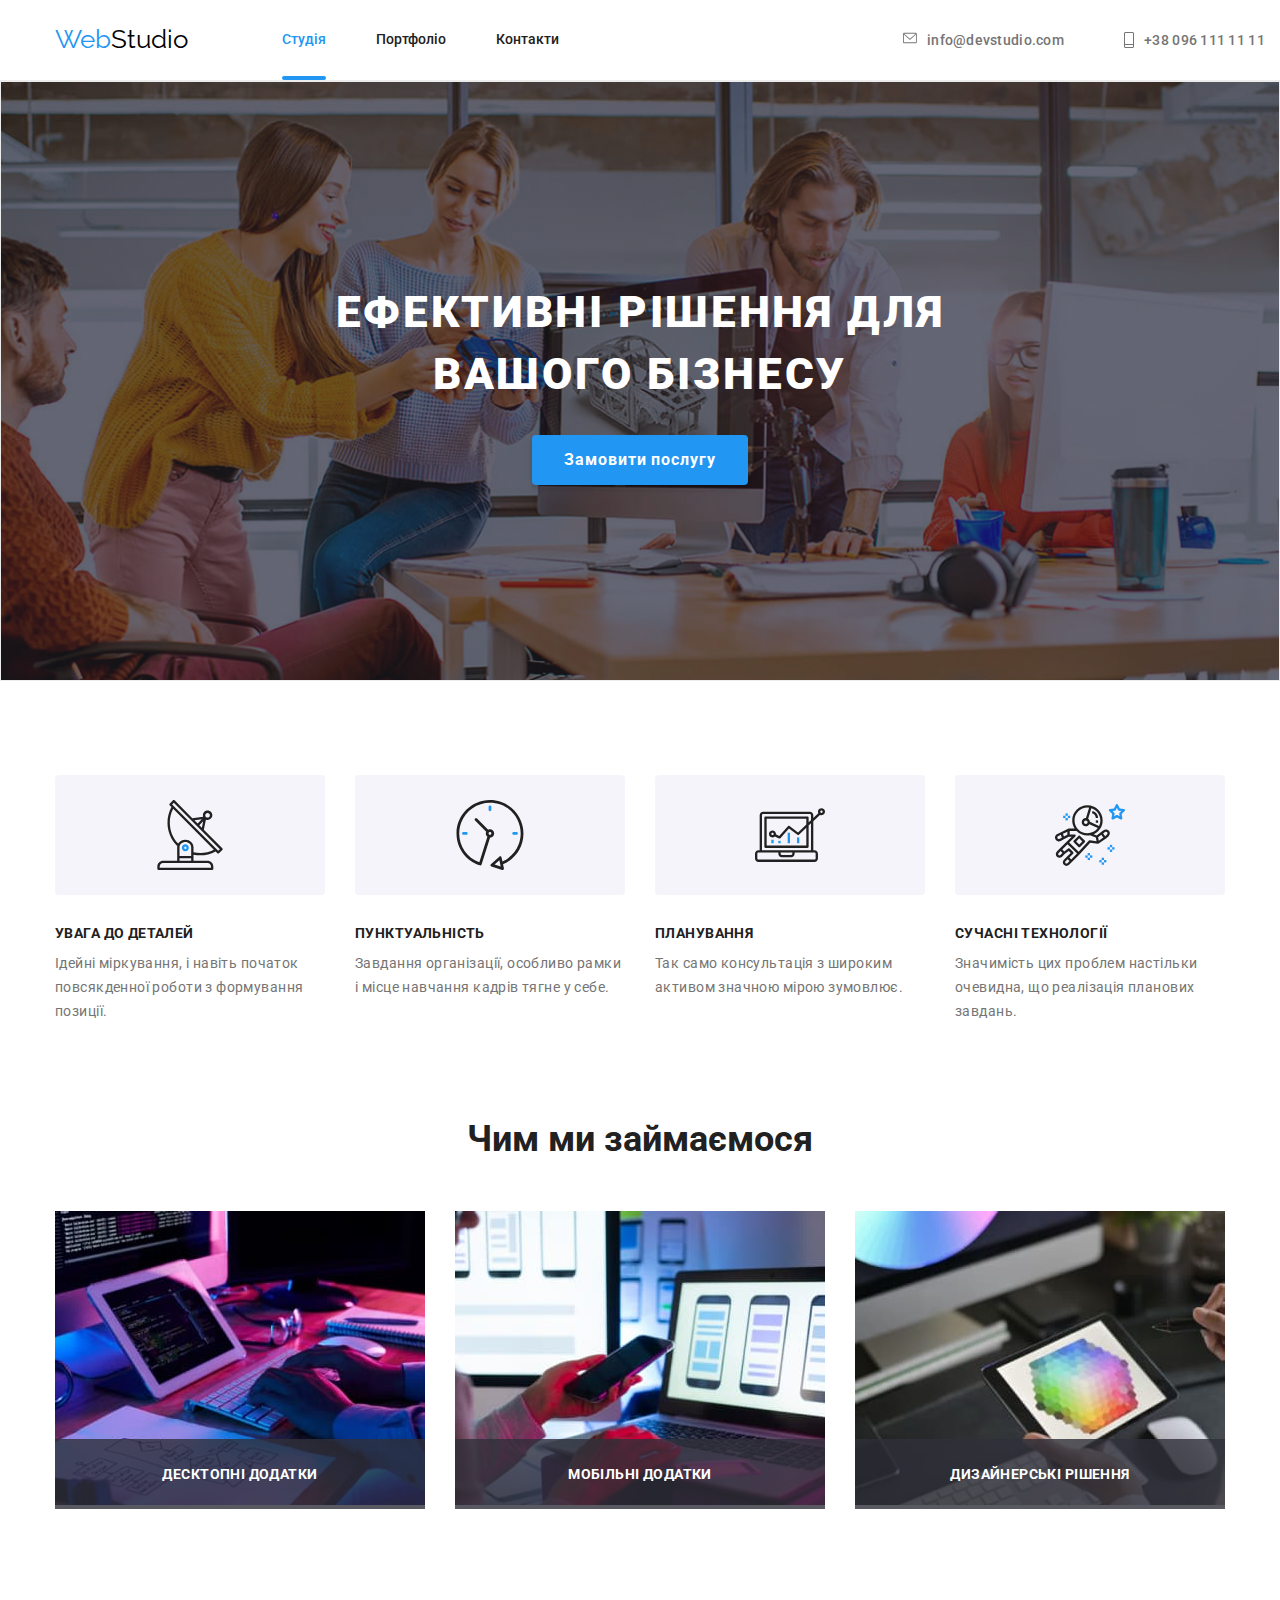
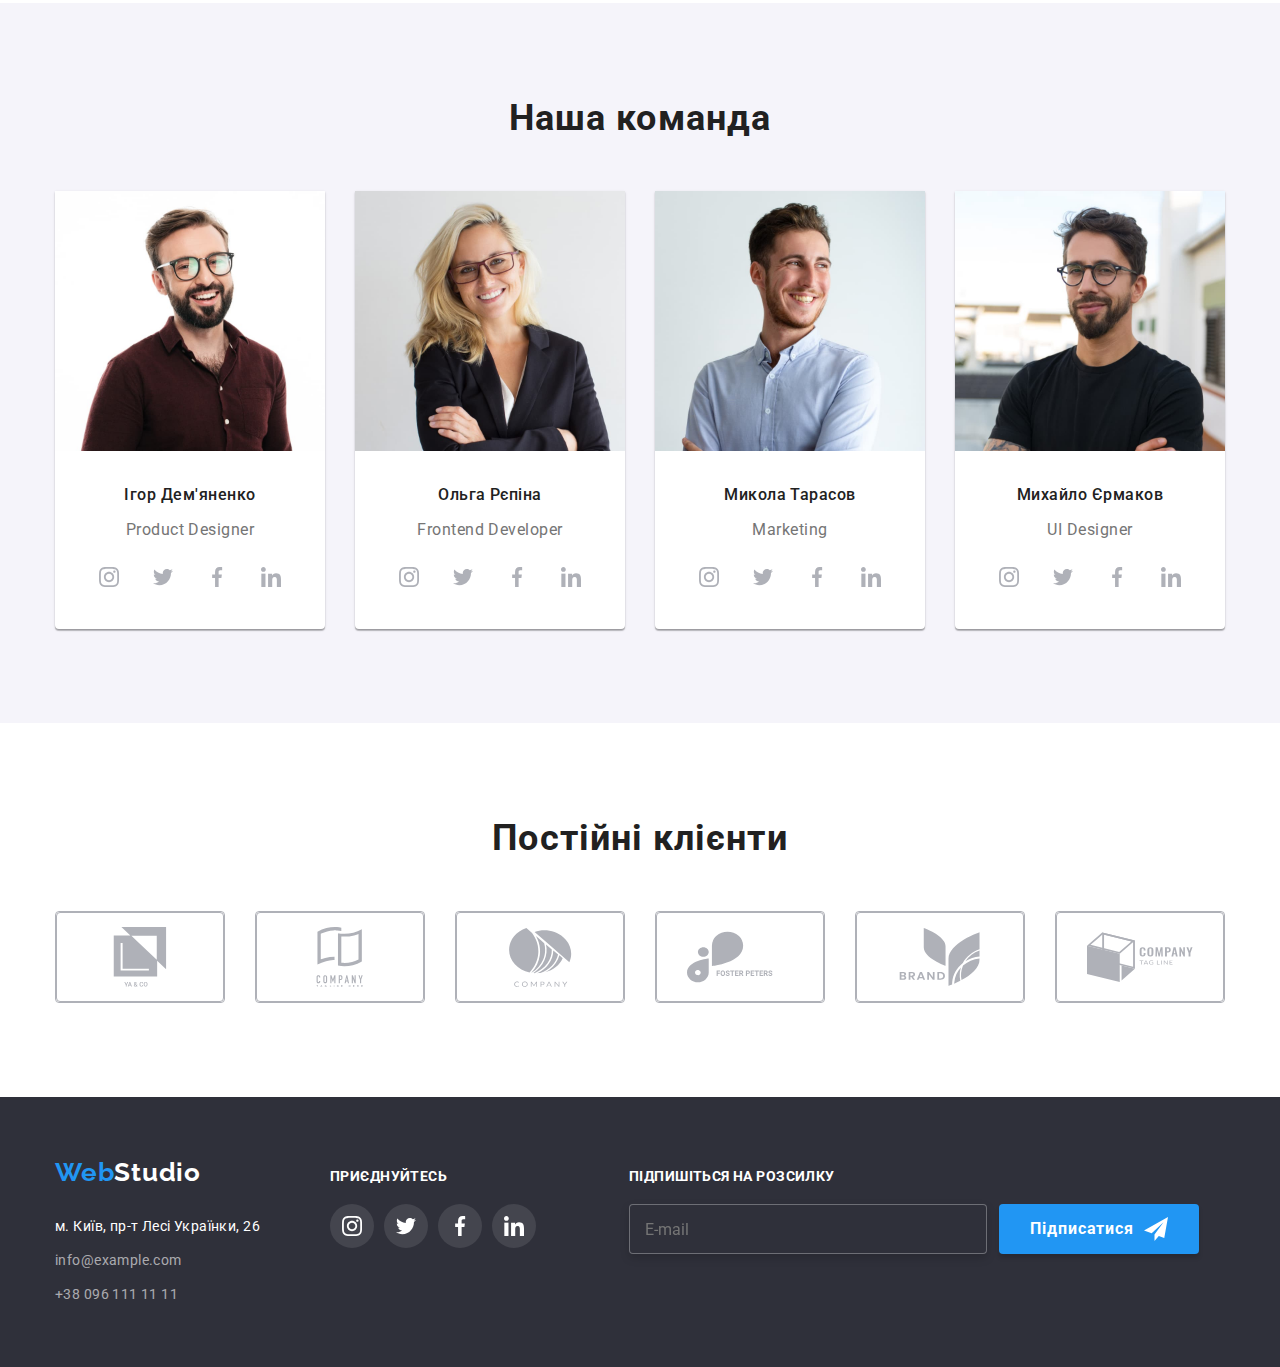
==== index.html @ 8dfb4079 "Initial commit" ====
<!DOCTYPE html>
<html lang="uk">
<head>
    <meta charset="UTF-8">
    <meta http-equiv="X-UA-Compatible" content="IE=edge">
    <meta name="viewport" content="width=device-width, initial-scale=1.0">
    <title>WebStudio</title>
    <link rel="preconnect" href="https://fonts.googleapis.com">
    <link rel="preconnect" href="https://fonts.gstatic.com" crossorigin>
    <link
        href="https://fonts.googleapis.com/css2?family=Montserrat:wght@400;700&family=Raleway:wght@700&family=Roboto:wght@400;500;700;900&display=swap"
        rel="stylesheet">
        <link rel="stylesheet" href="https://cdnjs.cloudflare.com/ajax/libs/modern-normalize/1.1.0/modern-normalize.min.css">
    <link rel="stylesheet" href="./css/styles.css">
</head>
<body>
    <!-- Шапка -->
    <header class="header">
        <div class="container">
            <div class="header-container">
                <nav class="header-nav">
                    <a class="logo-link" href="/index.html">Web<span class="logo-header">Studio</span></a>
                    <ul class="header-menu">
                        <li><a href="./index.html" class="link-current">Студія</a></li>
                        <li><a href="./portfolio.html" class="link">Портфоліо</a></li>
                        <li><a href="" class="link">Контакти</a></li>
                    
                    </ul>
                </nav>
                
                <ul class="header-adress">
                    
                    <li><a href="mailto:info@devstudio.com" class="link-adress">
                        <svg width="16" height="12" class="contacts-icon">
                            <use href="./images/icons.svg#-iconmail-icon-hover">
                            </use>
                        </svg>
                        info@devstudio.com</a></li>
                    <li><a href="tel:380961111111" class="link-adress">
                        <svg width="10" height="16" class="contacts-icon">
                            <use href="./images/icons.svg#-iconmobile-icon">
                            </use>
                        </svg>
                        +38 096 111 11 11</a></li>
                </ul>
            </div>
        </div>
    </header>

<main>
    <!-- Блок Герой -->
    <section class="hero">
        <div class="container">
        <div class="hero-container">
                <h2 class="hero-description">Ефективні рішення для вашого бізнесу</h2>
                <button data-modal-open type="button" class="hero-button">Замовити послугу</button>
            </div>   
        </div>    
                </section>
    
        <!-- Блок Списку -->
    <section class="section">
        <div class="container">
            <ul class="section-list">
            <li class="sections-item">
                <div class="section-icons"><svg width="70" height="70" class="section-icon">
                    <use href="./images/icons.svg#-iconantenna">
                    </use>
                </svg></div>
                
                <h3 class="section-tittle">УВАГА ДО ДЕТАЛЕЙ</h3>
                <p class="section-description">Ідейні міркування, і навіть початок повсякденної роботи з формування позиції.</p>
            </li>
        
            <li class="sections-item">
                <div class="section-icons"><svg width="70" height="70" class="section-icon">
                    <use href="./images/icons.svg#-iconclock">
                    </use>
                </svg></div>
                <h3 class="section-tittle">ПУНКТУАЛЬНІСТЬ</h3>
                <p class="section-description">Завдання організації, особливо рамки і місце навчання кадрів тягне у себе.</p>
            </li>
        
            <li class="sections-item">
                <div class="section-icons"><svg width="70" height="70" class="section-icon">
                    <use href="./images/icons.svg#-icondiagram">
                    </use>
                </svg></div>
                <h3 class="section-tittle">ПЛАНУВАННЯ</h3>
                <p class="section-description">Так само консультація з широким активом значною мірою зумовлює.</p>
            </li>
        
            <li class="sections-item">
                <div class="section-icons"><svg width="70" height="70" class="section-icon">
                    <use href="./images/icons.svg#-iconastronaut">
                    </use>
                </svg></div>
                <h3 class="section-tittle">СУЧАСНІ ТЕХНОЛОГІЇ</h3>
                <p class="section-description">Значимість цих проблем настільки очевидна, що реалізація планових завдань.</p>
            </li>
        </ul>
        </div>
        
    </section>

    <!-- Блок з Фото -->
    <section class="foto">
        <div class="container">
            <h3 class="tittle">Чим ми займаємося</h3>
            <ul class="foto-item">
                <li class="foto-items"><img src="./images/imgone.jpg" width="370" alt="компютер"><p class="foto-text">Десктопні додатки</p></li>
                <li class="foto-items"><img src="./images/imgtwo.jpg" width="370" alt="ноутбук"><p class="foto-text">Мобільні додатки</p></li>
                <li class="foto-items"><img src="./images/imgthree.jpg" width="370" alt="планшет"><p class="foto-text">Дизайнерські рішення</p></li>
            </ul>
        </div>
        </div>
    </section>

    <!-- Команда -->
    <section class="team">
        <div class="container">
            <h3 class="team-tittle">Наша команда</h3>
        <ul class="team-items">
            <li class="team-members"><img src="./images/Product-Designer.jpg" width="270" alt="Продукт Дизайнер">
                <div class="team-names">
                    <h3 class="team-name">Ігор Дем'яненко</h3>
                    <p class="team-description">Product Designer</p>
                    <ul class="socials-list">
                    <li class="socials-item">
                        <a class="socials-links" href="#">
                            <svg width="20" height="20" class="social-icon">
                                <use href="./images/icons.svg#icon-instagram">
                                </use>
                            </svg>
                        </a>
                </li>
                <li class="socials-item">
                    <a class="socials-links" href="#">
                        <svg width="20" height="20" class="social-icon">
                            <use href="./images/icons.svg#icon-twitter">
                            </use>
                        </svg>
                    </a>
            </li>
            <li class="socials-item">
                <a class="socials-links" href="#">
                    <svg width="20" height="20" class="social-icon">
                        <use href="./images/icons.svg#icon-facebook">
                        </use>
                    </svg>
                </a>
        </li>
        <li class="socials-item">
            <a class="socials-links" href="#">
                <svg width="20" height="20" class="social-icon">
                    <use href="./images/icons.svg#icon-linkedin">
                    </use>
                </svg>
            </a>
    </li>
                </ul>
                </div>
                          
            </li>
            <li class="team-members"><img src="./images/Frontend-Dev.jpg" width="270" alt="Фронтенд дев">
                <div class="team-names">
                    <h3 class="team-name">Ольга Рєпіна</h3>
                    <p class="team-description">Frontend Developer</p>
                    <ul class="socials-list">
                        <li class="socials-item">
                            <a class="socials-links" href="#">
                                <svg width="20" height="20" class="social-icon">
                                    <use href="./images/icons.svg#icon-instagram">
                                    </use>
                                </svg>
                            </a>
                    </li>
                    <li class="socials-item">
                        <a class="socials-links" href="#">
                            <svg width="20" height="20" class="social-icon">
                                <use href="./images/icons.svg#icon-twitter">
                                </use>
                            </svg>
                        </a>
                </li>
                <li class="socials-item">
                    <a class="socials-links" href="#">
                        <svg width="20" height="20" class="social-icon">
                            <use href="./images/icons.svg#icon-facebook">
                            </use>
                        </svg>
                    </a>
            </li>
            <li class="socials-item">
                <a class="socials-links" href="#">
                    <svg width="20" height="20" class="social-icon">
                        <use href="./images/icons.svg#icon-linkedin">
                        </use>
                    </svg>
                </a>
        </li>
                    </ul>
                </div>
                
           
            
            <li class="team-members"><img src="./images/Marketing.jpg" width="270" alt="Маркетинг">
                <div class="team-names">
                    <h3 class="team-name">Микола Тарасов</h3>
                    <p class="team-description">Marketing</p>
                    <ul class="socials-list">
                        <li class="socials-item">
                            <a class="socials-links" href="#">
                                <svg width="20" height="20" class="social-icon">
                                    <use href="./images/icons.svg#icon-instagram">
                                    </use>
                                </svg>
                            </a>
                    </li>
                    <li class="socials-item">
                        <a class="socials-links" href="#">
                            <svg width="20" height="20" class="social-icon">
                                <use href="./images/icons.svg#icon-twitter">
                                </use>
                            </svg>
                        </a>
                </li>
                <li class="socials-item">
                    <a class="socials-links" href="#">
                        <svg width="20" height="20" class="social-icon">
                            <use href="./images/icons.svg#icon-facebook">
                            </use>
                        </svg>
                    </a>
            </li>
            <li class="socials-item">
                <a class="socials-links" href="#">
                    <svg width="20" height="20" class="social-icon">
                        <use href="./images/icons.svg#icon-linkedin">
                        </use>
                    </svg>
                </a>
        </li>
                    </ul>
                </div>
                
            </li>
            <li class="team-members"><img src="./images/UI-Designer.jpg" width="270" alt="Дизайнер">
                <div class="team-names">
                    <h3 class="team-name">Михайло Єрмаков</h3>
                    <p class="team-description">UI Designer</p>
                    <ul class="socials-list">
                        <li class="socials-item">
                            <a class="socials-links" href="#">
                                <svg width="20" height="20" class="social-icon">
                                    <use href="./images/icons.svg#icon-instagram">
                                    </use>
                                </svg>
                            </a>
                    </li>
                    <li class="socials-item">
                        <a class="socials-links" href="#">
                            <svg width="20" height="20" class="social-icon">
                                <use href="./images/icons.svg#icon-twitter">
                                </use>
                            </svg>
                        </a>
                </li>
                <li class="socials-item">
                    <a class="socials-links" href="#">
                        <svg width="20" height="20" class="social-icon">
                            <use href="./images/icons.svg#icon-facebook">
                            </use>
                        </svg>
                    </a>
            </li>
            <li class="socials-item">
                <a class="socials-links" href="#">
                    <svg width="20" height="20" class="social-icon">
                        <use href="./images/icons.svg#icon-linkedin">
                        </use>
                    </svg>
                </a>
        </li>
                    </ul>
                </div>
            </li>
        </ul>
        </div>
    </section>

<!-- Наші клієнти -->


    <section class="clients">
        <div class="container">
            <h3 class="team-tittle">Постійні клієнти</h3>
            <ul class="clients-list">
                <li class="clients-item"><a href="#" class="client-link">
                    <svg width="106" height="60" class="client-icon">
                        <use href="./images/icons.svg#icon-yaco">
                        </use>
                    </svg>
                </a>
                </li>

                <li class="clients-item"><a href="#" class="client-link">
                    <svg width="106" height="60" class="client-icon">
                        <use href="./images/icons.svg#icon-comp-tag-here">
                        </use>
                    </svg>
                    </a>
                </li>

                <li class="clients-item"><a href="#" class="client-link">
                    <svg width="106" height="60" class="client-icon">
                        <use href="./images/icons.svg#icon-company">
                        </use>
                    </svg>
                    </a>
                </li>

                <li class="clients-item"><a href="#" class="client-link">
                    <svg width="106" height="60" class="client-icon">
                        <use href="./images/icons.svg#icon-foster-peters">
                        </use>
                    </svg>
                    </a>
                </li>

                <li class="clients-item"><a href="#" class="client-link">
                    <svg width="106" height="60" class="client-icon">
                        <use href="./images/icons.svg#icon-brand">
                        </use>
                    </svg>
                    </a>
                </li>

                <li class="clients-item"><a href="#" class="client-link">
                    <svg width="106" height="60" class="client-icon">
                        <use href="./images/icons.svg#icon-comp-tag-last">
                        </use>
                    </svg>
                    </a>
                </li>
        </div>
        </section>
</main>
    <!-- Футер -->
    <footer class="footer">
        <div class="container">
            <div class="footer-adress">
                <span class="logo-setting">
                    <a href="" class="logo">Web</a></li>
                    <a href="" class="logo logo-white">Studio</a></li>
                </span>
            <ul class="footer-list">
                <li class="item"><a href="" class="footer-street">м. Київ, пр-т Лесі Українки, 26</a></li>
                <li class="item"><a href="emailto:info@example.com" class="footer-contact">info@example.com</a></li>
                <li class="item"><a href="tel:+38 096 111 11 11" class="footer-contact">+38 096 111 11 11</a></li>
            </ul>
            </div>
            <div class="container-join">
            <h2 class="footer-title">ПРИЄДНУЙТЕСЬ</h2>
            <ul class="footer-social">
                <li class="item"><a href="https://www.instagram.com/"class="footer-button">
                        <svg class="social"><use href="./images/icons.svg#icon-instagram"></use></svg></a></li>
                <li class="item"><a href="https://www.instagram.com/"class="footer-button">
                        <svg class="social"><use href="./images/icons.svg#icon-twitter"></use></svg></a></li>
                <li class="item"><a href="https://www.instagram.com/"class="footer-button">
                        <svg class="social"><use href="./images/icons.svg#icon-facebook"></use></svg></a></li>
                <li class="item"><a href="https://www.instagram.com/"class="footer-button">
                        <svg class="social"><use href="./images/icons.svg#icon-linkedin"></use></svg></a></li>
            </ul>
            </div>
            <div class="container-subscribe">
                <h2 class="subscribe-title">Підпишіться на розсилку</h2>
                <form name="subscribe-form" autocomplete="on" novalidate>
                    <label class="form-label-subscribe" for="email"></label>
                    <div class="form-sub">
                        <input class="form-input-subscribe" id="email" type="email" name="email" placeholder="E-mail">
                    <button class="submit-button" type="submit">Підписатися
                        <svg class="icon-send" width="24" height="24">
                            <use href="./images/icons.svg#icon-icon-send"></use>
                            </svg>
                    </button>
                    </div>
                </div>
        </div>
    </div>      
    </footer>
    <div class="backdrop is-hidden" data-modal>
        <div class="modal">
            <div class="modal-container">
        <button data-modal-close class="button-close">
            <svg width="11" height="11">
            <use href="./images/icons.svg#icon-Vector"></use>
            </svg></button>
            <h2 class="modal-title">Залиште свої дані, ми вам передзвонимо</h2>
            <form name="contact-form" autocomplete="on" novalidate>
                <label class="form-field-label" for="user-name">Ім'я</label>
                <div class="form-field">
                    <input class="form-field-input" id="user-name" type="text" name="user-name">
                    <svg class="form-field-icon" width="16" height="16">
                        <use href="./images/icons.svg#-iconusername"></use>
                    </svg>
                </div>
                <label class="form-field-label" for="user-tel">Телефон</label>
                <div class="form-field">
                    <input class="form-field-input" id="user-tel" type="tel" name="user-tel">
                    <svg class="form-field-icon" width="16" height="16">
                        <use href="./images/icons.svg#-icontel"></use>
                    </svg>
                </div>
                <label class="form-field-label" for="user-email">Пошта</label>
                <div class="form-field">
                    <input class="form-field-input" id="user-email" type="email" name="user-email">
                    <svg class="form-field-icon" width="16" height="16">
                        <use href="./images/icons.svg#-iconmail"></use>
                    </svg>
                </div>
                <label class="form-field-label" for="user-comment">Коментар</label>
                <textarea class="form-field-textarea" name="user-comment" id="user-comment" placeholder="Введіть текст" >
                    
                </textarea>
                 
                <label class="confirm-container">
                    <input type="checkbox" value="confirm" name="confirm" class="confirm-box"/>
                    <span class="icon-confirm"></span>
                    <span class="confirm-text">Погоджуюся з розсилкою та приймаю <a href="#" class="confirm-link">Умови договору</a></span>   
                </label> 

                <button class="submit-button" type="submit">Відправити</button>
            </form>
        </div>
        </div>
    </div>
<script src="./js/modal.js"></script>
<script>
    (() => {
        document.querySelector('.js-speaker-form').addEventListener('submit', e => {
            e.preventDefault();

            new FormData(e.currentTarget).forEach((value, name) =>
                console.log(`${name}: ${value}`),
            );

            e.currentTarget.reset();
        });
    })();
</script>
</body>
</html>
---- css/styles.css ----
body {
background-color: #FFFFFF;
color: #212121;
font-style: normal;
font-weight: 400;
font-family: 'Roboto', 'Montserrat', 'Raleway', sans-serif;
}
ul {
    list-style: none;
    padding: 0;
        margin: 0;
}
.list {
    padding: 0;
    margin: 0;
}

.list a{
    color: #FFFFFF;
    text-decoration: none;
}
h1,
h2,
p,
ul {
    margin-top: 0;
    margin-bottom: 0;
}

h3 {
    margin-top: 0;
}

:root {
    --primary-text-color: #212121;
    --secondary-text-color: #757575;

    --white-color: #FFFFFF;
    --accent-color: #2196F3;
    --secondary-back-color: #F5F5F5;
}
/* колір основного тексту #212121 */

/* колір другорядного тексту #757575 */

/* білий колір #FFFFFF */

/* акцент #2196F3 */

/* другорядний колір фону #F5F5F5 */


/* Header */
.header {

padding-top: 24px;
padding-bottom: 25px;
border-bottom: 1px solid #ECECEC;
}

.container {
    margin-left: auto;
    margin-right: auto;
    width: 1200px;
    padding: 0 15px;     
}

/* Шапка */
.header-container {
    display: flex;
    justify-content: space-between;
    align-items: center;
    gap: 344px;
}

.header-nav {
    display: flex;
    justify-content: space-between;
    flex-grow: 1;
    align-items: center;
    gap: 94px;   
      
}

.header-menu {
    display: flex;
    gap: 50px;
    position: relative; 
}

.header-adress {
    display: flex;
    gap: 50px;   
    
}


.logo-link{
    font-family: 'Raleway';
        font-style: normal;
        font-size: 26px;
        line-height: 1.2;
         color: #2196F3;
}

.logo-header {
    font-family: 'Raleway';
font-style: normal;
font-size: 26px;
line-height: 1.2;
color: #000;
}

a {
    text-decoration: none;
}

.link-current{
    font-family: 'Roboto';
    font-style: normal;
    font-weight: 500;
    font-size: 14px;
    line-height: 1.15;
    color: #2196F3;
    position: relative;
    transition-property: color;
    transition-duration: 250ms;
    transition-timing-function: cubic-bezier(0.4, 0, 0.2, 1);
    
}


.link-current::after {
       
    position: absolute;
    bottom: -33px;
    right: 0px;
    content: "";
    width: 100%;
    height: 4px;
    background-color: var(--accent-color);
    border-radius: 2px;
    transition-property: color;
    transition-duration: 250ms;
    transition-timing-function: cubic-bezier(0.4, 0, 0.2, 1);
   
}

.link {
    font-family: 'Roboto';
    font-style: normal;
    font-weight: 500;
    font-size: 14px;
    line-height: 1.15;
    color: var(--primary-text-color);

    transition-property: color;
    transition-duration: 250ms;
    transition-timing-function: cubic-bezier(0.4, 0, 0.2, 1);
   
}


.link-adress {
    display: flex;
    justify-content: center;
    width: 161px;
    height: 16px;
    font-family: 'Roboto';
    font-style: normal;
    font-weight: 500;
    font-size: 14px;
    line-height: 1.2;
    letter-spacing: 0.02em;
    color: #757575;

    transition-property: color;
    transition-duration: 250ms;
    transition-timing-function: cubic-bezier(0.4, 0, 0.2, 1);
   
    }

.contacts-icon {
    display: inline-flex;
    align-items: center;
    margin-right: 10px;
    fill: currentColor;
    transition-property: fill;
    transition-duration: 250ms;
    transition-timing-function: cubic-bezier(0.4, 0, 0.2, 1);
   
}

.contacts-icon:hover {
    fill: var(--accent-color);
  }
  .contacts-icon:focus {
    fill: var(--accent-color);
  }
  .link-adress:focus {
    color: var(--accent-color);
  }

/* LOGO */
  .logo-setting{
    display: flex;
}
.logo {
    font-family: Raleway, Georgia;
    color:#2196F3;
    font-weight: 700;
    font-size: 26px;
    line-height: 1.19;
    letter-spacing: 0.03em;
}

/* Блок Герой */
.hero-container {
    display: flex;
    align-items: center;
    flex-direction:column;
    justify-content:center;
            
}


.hero {
    
    margin: 0px;
    padding-top: 200px;
padding-bottom: 0;
background-image: linear-gradient(to right, rgba(47, 48, 58, 0.4), rgba(47, 48, 58, 0.4)),url(../images/bighero.jpg);
height: 600px;
max-width: 1600px;
margin-left: auto;
margin-right: auto;
background-size: cover;
background-repeat: no-repeat;
background-position: center;
border: 1px solid #ECECEC;


    
}
.hero-description {
   
    width: 696px;
    border-radius: nullpx;
    
          margin-top: 0px;
          margin-bottom: 30px;  
          color: #FFFFFF;
        font-family: 'Roboto';
    font-style: normal;
    font-weight: 900;
    font-size: 44px;
    line-height: 1.4;
    letter-spacing: 0.06em;
    text-transform: uppercase;
    text-align: center;

}

.hero-button {
    width: 216px;
    height: 50px;
    left: 692px;
    top: 430px;
    background: #2196F3;
    box-shadow: 0px 4px 4px rgba(0, 0, 0, 0.15);
    border: 1px solid transparent;
    border-radius: 4px;
    padding: 9px 24px ;

    transform: scale(1);
    transition: transform 250ms cubic-bezier(0.4, 0, 0.2, 1);
    font-family: 'Roboto';
    font-style: normal;
    font-size: 16px;
    font-weight: 700;
    line-height: 1.9;
    letter-spacing: 0.06em;
    color: #FFFFFF;
    
}

.hero-button:hover, 
.hero-button:focus {
    transform: scale(1.1);
    transition: transform 250ms cubic-bezier(0.4, 0, 0.2, 1);
}


.backdrop.is-hidden > .modal{
    scale:0.6;
    transition: scale 250ms cubic-bezier(0.4, 0, 0.2, 1);
}
.backdrop:not(.is-hidden) > .modal{
    scale:1;
    transition: scale 250ms cubic-bezier(0.4, 0, 0.2, 1);
}


.backdrop {
    position: fixed;
    top:0;
    left:0;
    height: 100%;
    width: 100%;
    background-color:rgba(0, 0, 0, 0.2);
    }

.backdrop.is-hidden {
    opacity: 0;
    visibility: hidden;
    pointer-events: none;
}

.modal {
    display: flex;
    align-items: center;
    justify-content: center;
    padding: 20px 0;
    height: 100%;
  
   }

.modal-container {
    position: relative;
    padding: 40px;
    width: 100%;
    height: 100%;
    max-width: 528px;
    max-height: 581px;
     background-color: #fff;
    box-shadow: 0px 1px 3px rgba(0, 0, 0, 0.12),
                0px 1px 1px rgba(0, 0, 0, 0.14),
                0px 2px 1px rgba(0, 0, 0, 0.2);
    border-radius: 4px;
    overflow-y: auto;
}


.button-close {
    position: absolute;
    padding: 0px;
    top:8px;
    right: 8px;
    width: 30px;
    height: 30px;
    border: 1px solid rgba(0, 0, 0, 0.1);
    border-radius: 50%;
    background-color: #FFFFFF;
    transform: scale(1);
    transition: transform 250ms cubic-bezier(0.4, 0, 0.2, 1),
    background-color 250ms cubic-bezier(0.4, 0, 0.2, 1);
}

.button-close:hover,
.button-close:focus {
    transform: scale(1.1);
    
    transition: transform 250ms cubic-bezier(0.4, 0, 0.2, 1),
    background-color 250ms cubic-bezier(0.4, 0, 0.2, 1);
    fill: var(--accent-color);
}

/* Form in modal */

.modal-title {
    position: relative;
    font-family: 'Roboto';
        font-style: normal;
        font-weight: 700;
        font-size: 20px;
        line-height: 23px;
        text-align: center;
        letter-spacing: 0.03em;
    
        color: var(--primary-text-color);
        margin-bottom: 12px;

}

.form-field {
    margin-top: 4px;
}
.form-field-label {
    color: var(--secondary-text-color);
    margin-bottom: 4px;
    font-size: 12px;
}

.form-field-input {
    width: 100%;
    height: 40px;
    padding: 12px 12px 12px 42px;

    border: 1px solid rgba(33, 33, 33, 0.2);
    border-radius: 4px;
    outline: none;

}

.form-field-textarea {
    width: 100%;
        height: 120px;
        padding: 12px 16px;
    
        border: 1px solid rgba(33, 33, 33, 0.2);
        border-radius: 4px;
        outline: none;
    margin-bottom: 20px;
    resize:none;
}

.form-field-input:focus {
    border-color: var(--accent-color);
}

.form-field-textarea:focus {
    border-color: var(--accent-color);
}

.form-field-input:focus + .form-field-icon {
    fill: var(--accent-color);
}

.form-field-textarea::placeholder {
        font-size: 12px;
        line-height: 1.333;
        color: rgba(117, 117, 117, 0.5);
}

.form-field {
    position: relative;
    margin-bottom: 10px;
}


.form-field-icon {
    position: absolute;
    top: 50%;
    left: 15px;
    transform: translateY(-50%);
    fill: var(--primary-text-color);

}

.confirm-container{
    display: flex;
    align-items: center;
    width: 425px;
    height: 24px;
    margin-left: auto;
    margin-right: auto;
    margin-bottom: 30px;
    margin-left: 12px;
}
.confirm-box{
    white-space: nowrap;
    width: 1px;
    height: 1px;
    overflow: hidden;
    border: 0;
    padding: 0;
    clip: rect(0 0 0 0);
    clip-path: inset(50%);
    margin: -1px;
}
.confirm-text{
    margin-left: 8px;
    font-size: 14px;
    line-height: 1.71;
    letter-spacing: 0.03em;
    color: #757575;
}
.confirm-link{
    text-decoration:underline;
    font-size: 14px;
    line-height: 1.71;
    letter-spacing: 0.03em;
    color:var(--accent-color);
    margin-left: 5px;
}
.icon-confirm{
    display: inline-block;
    width: 16px;
    height: 15px;
    border: 2px solid #212121;
    background-color: #FFFFFF;
    border-radius: 2px;
    transition: border-color 250ms cubic-bezier(0.4, 0, 0.2, 1),
    background-color 250ms cubic-bezier(0.4, 0, 0.2, 1);
}
.confirm-box:checked + .icon-confirm{
    border-color: #2196F3;
    background-color: #2196F3;
    background-image: url(../images/confirm-check.svg);
    background-size:contain;
    background-origin: border-box;
    transition: border-color 250ms cubic-bezier(0.4, 0, 0.2, 1),
    background-color 250ms cubic-bezier(0.4, 0, 0.2, 1);
}

.submit-button {
    
    width: 200px;
        height: 50px;
        padding: 0px;
        margin: 0px auto;
        text-align: center;
        background: #2196F3;
        box-shadow: 0px 4px 4px rgba(0, 0, 0, 0.15);
        border: 1px solid transparent;
        border-radius: 4px;
        font-weight: 700;
        font-size: 16px;
        line-height: 1.88;
        display: flex;
        align-items: center;
        letter-spacing: 0.06em;
        color: #FFFFFF;
        justify-content: center;
        scale: 1;
        transition: scale 250ms cubic-bezier(0.4, 0, 0.2, 1);

}



.submit-button:hover,
.submit-button:focus {
    transform: scale(1.1);
    transition: transform 250ms cubic-bezier(0.4, 0, 0.2, 1);
}


/* < !-- Блок Списку --> */

.section {
    padding-top: 94px;
    padding-bottom: 94px;
    

    
}

.section-list {
    display: flex;
    gap: 30px;
    justify-content: space-between;
       
}

.section-icons {
    display: flex;
    align-items: center;
    justify-content: center;
    background: #F5F4FA;
    border-radius: 4px;
    width: 270px;
    height: 120px;
    margin-bottom: 30px;
    
}


.section-tittle {
    margin-top: 0;
    margin-bottom: 10px;
    font-family: 'Roboto';
    font-style: normal;
    font-size: 14px;
    line-height: 1.2;
    letter-spacing: 0.03em;
    text-transform: uppercase;
    
    color: #212121;
    
}

.section-description {
   
font-size: 14px;
line-height: 1.71;
letter-spacing: 0.03em;
color: #757575; 
 
}

.section-icon {
    display: flex;
    align-items: center;
    justify-content: center;
    fill: #AFB1B8;
    
    
}


/* Блок з Фото */
.foto {
    padding-bottom: 94px;
    
}

.foto .tittle {
    
    text-align: center;
    margin-top: 0;
    margin-bottom: 50px;
        font-size: 36px;
        line-height: 1.2;
}

.foto-item {
    display: flex;
    gap: 30px;
}

.foto-items {
    position: relative;
    
}

.foto-text {
    position: absolute;
    width: 370px;
    height: 70px;
    background: rgba(47, 48, 58, 0.8);
    color: #FFFFFF;
    bottom: 0px;
    align-items: center;
    padding: 27px 27px;

    font-family: 'Roboto';
    font-style: normal;
    font-weight: 700;
    font-size: 14px;
    line-height: 16px;
    text-align: center;
    letter-spacing: 0.03em;
    text-transform: uppercase;

color: #FFFFFF;
}
/* < !-- Команда --> */
.team {

padding-top: 94px;    
padding-bottom: 94px;
background: #F5F4FA;


}

.team-items {
    display: flex;
    gap:30px;
    
}

.team-members {
    background-color: #FFFFFF;
    box-shadow: 0px 1px 3px rgba(0, 0, 0, 0.12), 0px 1px 1px rgba(0, 0, 0, 0.14), 0px 2px 1px rgba(0, 0, 0, 0.2);
    border-radius: 0px 0px 4px 4px;
}
.team-tittle {
    margin-top: 0px;
    margin-bottom: 50px;
    font-family: 'Roboto';
    font-style: normal;
    font-size: 36px;
    line-height: 1.2;
    text-align: center;
    letter-spacing: 0.03em;
    
    color: #212121;
}

.team-names {
    padding-top: 30px;    
padding-bottom: 30px;
text-align: center;
}

.team-name {
    font-family: 'Roboto';
    font-style: normal;
    font-weight: 500;
    font-size: 16px;
    line-height: 1.2;
    letter-spacing: 0.03em;
    
    color: #212121;
    
        
}

    .team-description {
        font-family: 'Roboto';
        font-style: normal;
        font-size: 16px;
        line-height: 1.2;
        letter-spacing: 0.03em;
        color: #757575;
    }

    .socials-list {
        display: flex;
        align-items: center;
        margin-top: 16px;
        justify-content: center;
        gap: 10px;

    }

.socials-item {
    width: 44px;
    height: 44px;
    
}

.socials-links {
    display: flex;
    width: 100%;
    height: 100%;
    border:none;
    border-radius: 50%;
    color:#AFB1B8;
    background-color: #FFFFFF;
    justify-content: center;
    align-items: center;
    transition-property: color, background-color, fill;
    transition-duration: 250ms;
    transition-timing-function: cubic-bezier(0.4, 0, 0.2, 1);
   
}

 
.social-icon {
    fill: currentColor;
    
}



.socials-links:focus,
.socials-links:hover {
    color:#FFFFFF;
    background-color: var(--accent-color);
    fill:currentColor;
}


/* Наші клієнти */

.clients {
    padding-top: 94px;
    padding-bottom: 94px;
}

.clients-list {
    display: flex;
    gap: 30px;
}

.clients-item {

    display: flex;
    align-items: center;
    justify-content: center;
    width: 170px;
    height: 92px;
    border: 1px solid #AFB1B8;
    border-radius: 4px;
   
}

.client-link {
    
    display: flex;
    height: 100%;
    width: 100%;
    border: 1px solid #AFB1B8;
    border-radius: 4px;
    color:#AFB1B8;
    background:#FFFFFF;
    justify-content: center;
    align-items: center;
    transition: color 250ms cubic-bezier(0.4, 0, 0.2, 1);
}

.client-icon {
    display: flex;
    align-items: center;
    justify-content: center;
    fill: currentColor;
}



.client-link:hover,
.client-link:focus {
    color: var(--accent-color);
    border-color:var(--accent-color);
    transition: color 250ms cubic-bezier(0.4, 0, 0.2, 1);
}


/* Футер */

.footer {
    display: flex;
    background-color: #2F303A;
    padding: 60px 0px;
}

.footer > .container {
    display: flex;
    width: 1200px;
    padding: 0px 15px;
    margin:0px auto;
    align-items: baseline;
}

.footer-adress{
    margin-right: 70px;
    
    transition-property: color;
    transition-duration: 250ms;
    transition-timing-function: cubic-bezier(0.4, 0, 0.2, 1);
   
}
.logo-white{
    color:#FFFFFF;
}
.footer-list{
    display: block;
    margin-top:28px;
}
.footer-list > .item+.item {
    margin-top:10px;
}
.footer-street{
    color: #FFFFFF;
    font-size: 14px;
    line-height: 1.71;
    text-decoration: none;
    letter-spacing: 0.03em;
}
.footer-contact{
    color: rgba(255, 255, 255, 0.6);
    font-size: 14px;
    line-height: 1.71;
    text-decoration: none;
    letter-spacing: 0.03em;

    transition-property: color;
    transition-duration: 250ms;
    transition-timing-function: cubic-bezier(0.4, 0, 0.2, 1);
   
}
.footer-adress:hover,.footer-adress:focus,
.footer-contact:hover,.footer-contact:focus{
    color: var(--accent-color);
}

.container-join {
    margin-right: 93px;
}

.footer-title{
    font-family: 'Roboto';
    font-style: normal;
    font-size: 14px;
    line-height: 1.14;
    letter-spacing: 0.03em;
    color:#FFFFFF;
    margin-bottom:20px;
}
.footer-social{
    display: flex;
}
.footer-social > .item+.item{
    margin-left:10px;
}
.footer-social > .item {
    width: 44px;
    height: 44px;
}
.social{
    width:20px; 
    height:20px;
    fill:currentColor;
}
.footer-button{
    display: flex;
    width: 100%;
    height: 100%;
    padding:0px;
    border:none;
    border-radius: 50%;
    color:#FFFFFF;
    background: rgba(255, 255, 255, 0.1);
    justify-content: center;
    align-items: center;

    transition-property: background-color;
    transition-duration: 250ms;
    transition-timing-function: cubic-bezier(0.4, 0, 0.2, 1);
   
}

.footer-button:hover,
.footer-button:focus{
    color:#FFFFFF;
    background-color: var(--accent-color);
}

.container-subscribe {
    
}

.subscribe-title {
    margin-bottom: 20px;
    font-family: 'Roboto';
font-style: normal;
font-weight: 700;
font-size: 14px;
line-height: 1.14;
letter-spacing: 0.03em;
text-transform: uppercase;

color: #FFFFFF;
}

.form-input-subscribe {
    width: 358px;
    height: 50px;
    border: 1px solid rgba(255, 255, 255, 0.3);
    filter: drop-shadow(0px 4px 4px rgba(0, 0, 0, 0.15));
    border-radius: 4px;
    background: #2F303A;
    padding: 15px;
    transition-property: background-color;
    transition-duration: 250ms;
    transition-timing-function: cubic-bezier(0.4, 0, 0.2, 1);
}



.form-sub {
    display: flex;
    gap: 12px;
}

.form-input-subscribe:hover,
.form-input-subscribe:focus{
    color:#FFFFFF;
    border-color: var(--accent-color);
}

.icon-send {
   margin-left: 10px;
}

/* Портфоліо Блок Нав */

.section-nav {
    padding-top: 94px;
    padding-bottom: 94px;
   
}

.section-items {
    display: flex;
    justify-content:center;
    margin-bottom: 56px;
    gap: 8px;

}

.section-nav-button {
cursor: pointer;   
background-color:  #F5F4FA;
border-radius: 4px;
padding: 6px 22px;
font-family: 'Roboto';
font-style: normal;
font-weight: 500;
font-size: 16px;
line-height: 1.6;
text-align: center;
letter-spacing: 0.03em;
border-width: 0;
color: #212121;

transition: color 250ms cubic-bezier(0.4, 0, 0.2, 1),
    background-color 250ms cubic-bezier(0.4, 0, 0.2, 1),
    box-shadow 250ms cubic-bezier(0.4, 0, 0.2, 1); 
} 

.section-nav-button:hover,
.section-nav-button:focus {

    background-color: var(--accent-color);
    color: var(--white-color);

    box-shadow: 
    0px 3px 1px rgba(0, 0, 0, 0.1), 
    0px 1px 2px rgba(0, 0, 0, 0.08), 
    0px 2px 2px rgba(0, 0, 0, 0.12);
    transition: color 250ms cubic-bezier(0.4, 0, 0.2, 1),
    background-color 250ms cubic-bezier(0.4, 0, 0.2, 1),
    box-shadow 250ms cubic-bezier(0.4, 0, 0.2, 1);
}


/* Приклади Робіт */

.section-example {
    display: flex;
    flex-wrap:wrap;
    margin:-15px;
    
}


.example-items {
   
    width: 370px;
    height: 404px;
    border: 1px solid #EEEEEE;
    margin:15px;
    transition: box-shadow 250ms cubic-bezier(0.4, 0, 0.2, 1);
  }

  .example-items:hover,
  .example-items:focus
  {   
    box-shadow: 
    0px 1px 1px rgba(0, 0, 0, 0.12), 
    0px 4px 4px rgba(0, 0, 0, 0.06), 
    1px 4px 6px rgba(0, 0, 0, 0.16);
    transition: box-shadow 250ms cubic-bezier(0.4, 0, 0.2, 1);
}

    .panorama-under {
        padding: 20px 24px 20px 24px;
    }


.panorama-title{
    color:var(--title-text-color);
    font-size: 18px;
    line-height: 2;
    letter-spacing: 0.06em;
}
.panorama-text{
    font-size: 16px;
    line-height: 1.88;
    letter-spacing: 0.03em;
}

/* ************************************ */

.container-move{
    display: flex;
    position: relative;
    width: 370px;
    height: 294px;
    overflow: hidden;
}
.move-up{
    position: absolute;
    padding: 63px 0px;
    width: 100%;
    height: 100%;
    background: rgba(33, 150, 243, 0.9);
    transform: translateY(100%);
    transition: transform 250ms cubic-bezier(0.4, 0, 0.2, 1);
}
.container-move:hover .move-up{
    transform: translateY(0%);
    transition: transform 250ms cubic-bezier(0.4, 0, 0.2, 1);
}
.move-text{
    padding: 0px 24px;
    font-style: normal;
    font-size: 18px;
    line-height: 1.58;
    letter-spacing: 0.03em;
    color: #FFFFFF;
}


.link:hover {
color: var(--accent-color)
}

.link:focus {
    color: var(--accent-color);
}

.link:active {
    color: var(--accent-color)
}

.link-current:hover {
    color:var(--accent-color)
}

.link-current:focus {
    color: var(--accent-color);
}

.link-current:active {
    color:var(--accent-color)
}

.link-adress:hover {
    color:var(--accent-color)
}
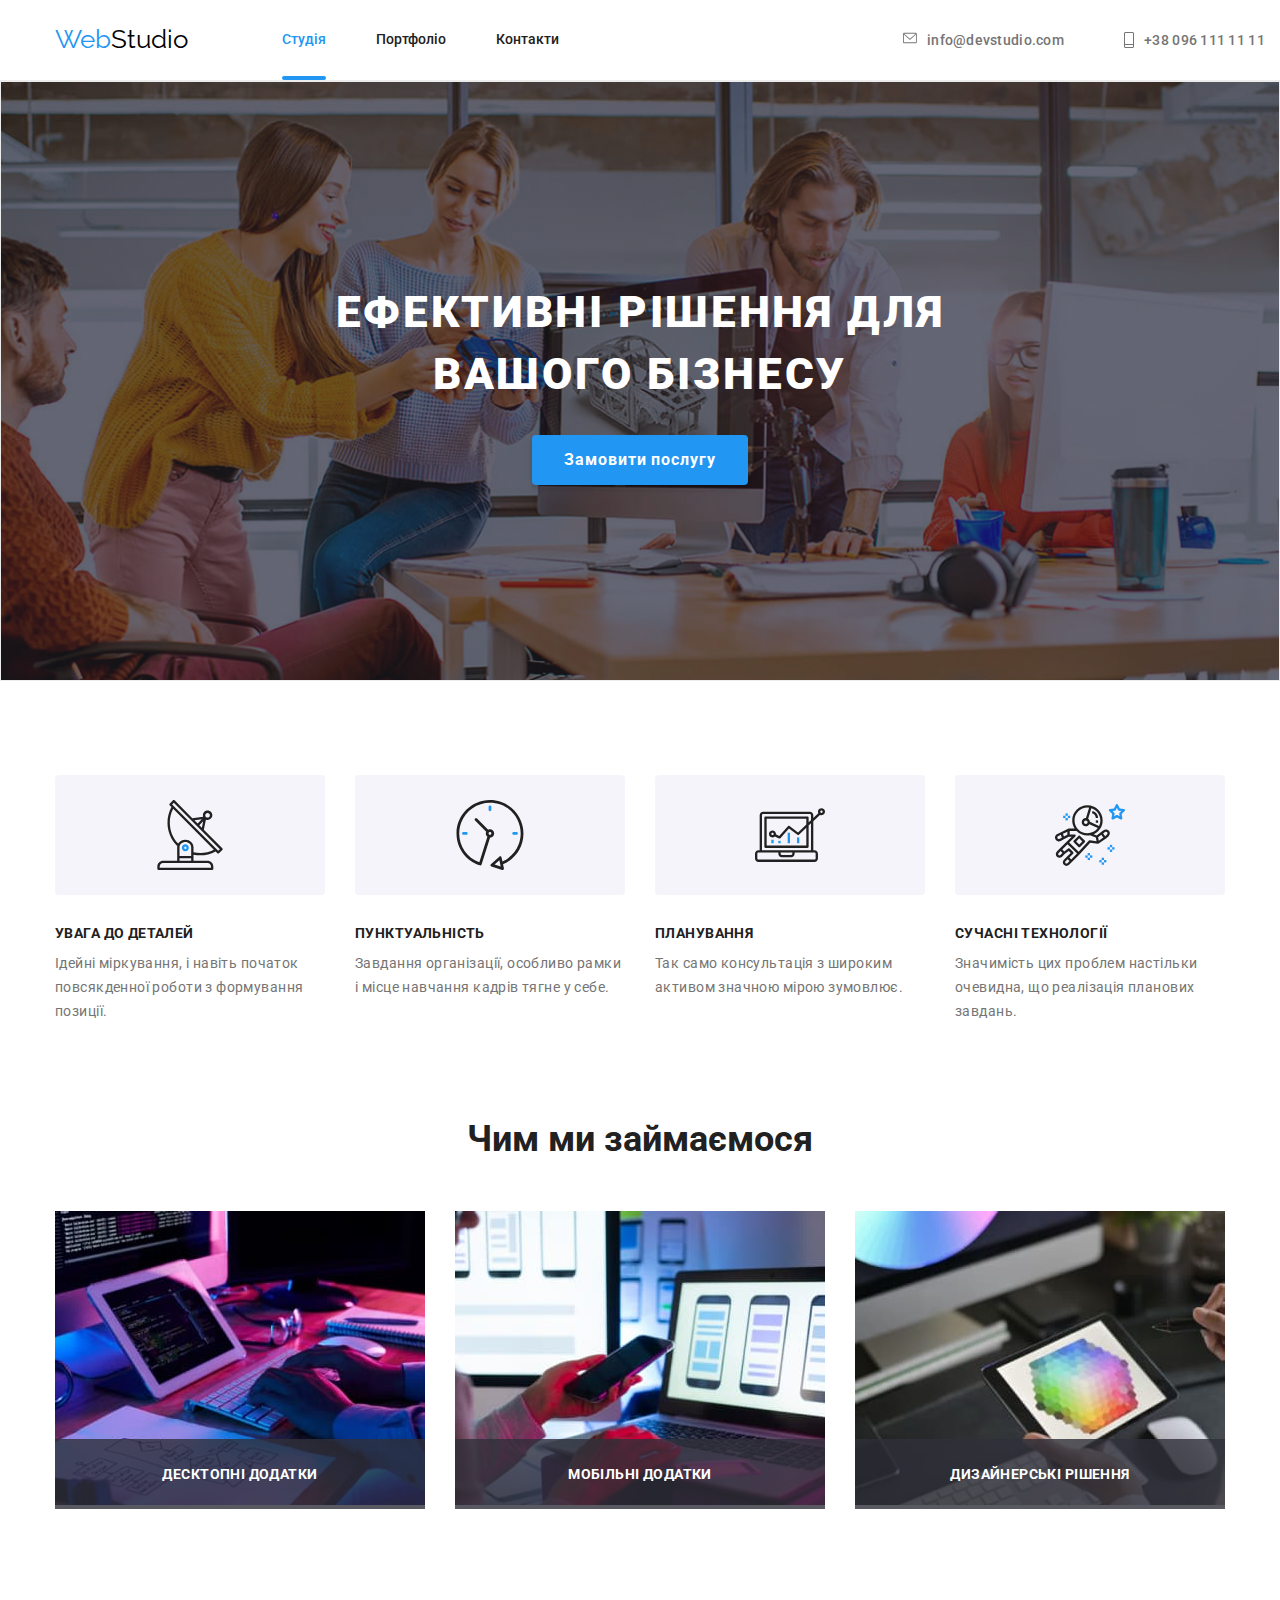
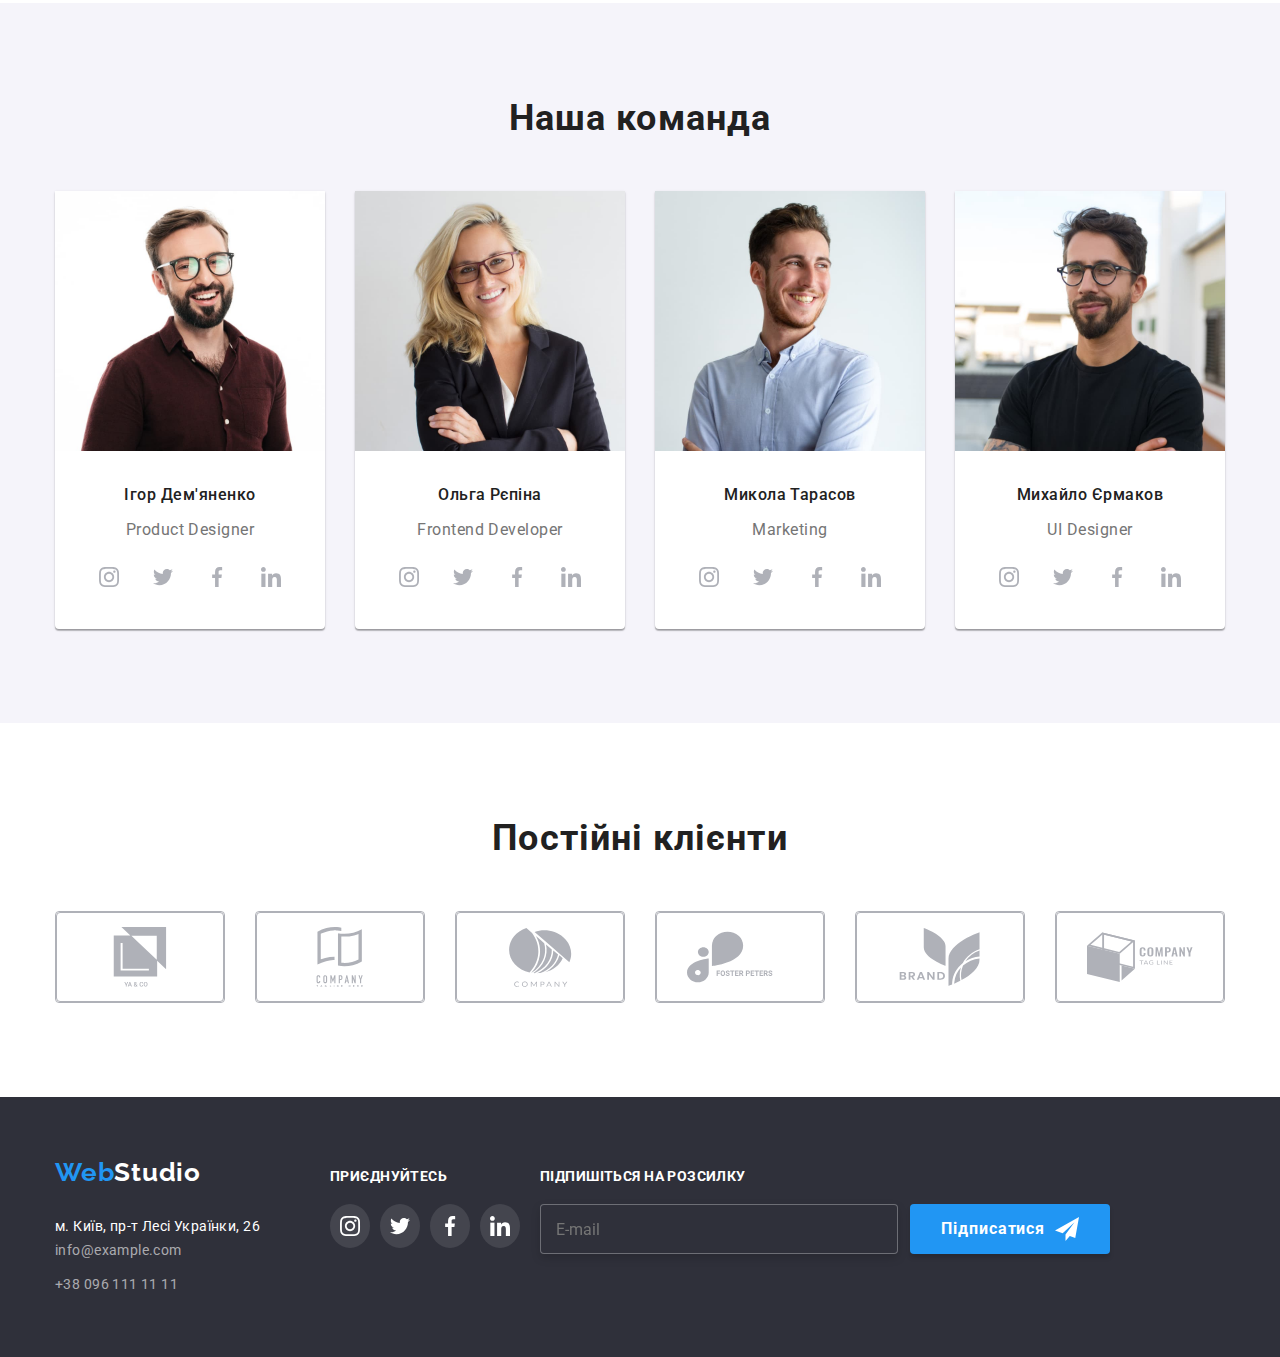
==== commit 804df2c6: "hw7" ====
--- a/index.html
+++ b/index.html
@@ -15,45 +15,45 @@
 </head>
 <body>
     <!-- Шапка -->
-    <header class="header">
-        <div class="container">
-            <div class="header-container">
-                <nav class="header-nav">
-                    <a class="logo-link" href="/index.html">Web<span class="logo-header">Studio</span></a>
-                    <ul class="header-menu">
-                        <li><a href="./index.html" class="link-current">Студія</a></li>
-                        <li><a href="./portfolio.html" class="link">Портфоліо</a></li>
-                        <li><a href="" class="link">Контакти</a></li>
-                    
+        <header class="header-page">
+            <div class="container">
+                <div class="header-page__container">
+                    <nav class="header-page__header-nav">
+                        <a class="header-page__logo-link" href="/index.html">Web<span
+                                class="header-page__logo-header">Studio</span></a>
+                        <ul class="header-page__header__menu">
+                            <li><a href="./index.html" class="header-page__link--current">Студія</a></li>
+                            <li><a href="./portfolio.html" class="header-page__link">Портфоліо</a></li>
+                            <li><a href="" class="header-page__link">Контакти</a></li>
+                        </ul>
+                    </nav>
+        
+                    <ul class="header-page__header-adress">
+        
+                        <li><a href="mailto:info@devstudio.com" class="header-page__link-adress">
+                                <svg width="16" height="12" class="header-page__contacts-icon">
+                                    <use href="./images/icons.svg#-iconmail-icon-hover">
+                                    </use>
+                                </svg>
+                                info@devstudio.com</a></li>
+                        <li><a href="tel:380961111111" class="header-page__link-adress">
+                                <svg width="10" height="16" class="header-page__contacts-icon">
+                                    <use href="./images/icons.svg#-iconmobile-icon">
+                                    </use>
+                                </svg>
+                                +38 096 111 11 11</a></li>
                     </ul>
-                </nav>
-                
-                <ul class="header-adress">
-                    
-                    <li><a href="mailto:info@devstudio.com" class="link-adress">
-                        <svg width="16" height="12" class="contacts-icon">
-                            <use href="./images/icons.svg#-iconmail-icon-hover">
-                            </use>
-                        </svg>
-                        info@devstudio.com</a></li>
-                    <li><a href="tel:380961111111" class="link-adress">
-                        <svg width="10" height="16" class="contacts-icon">
-                            <use href="./images/icons.svg#-iconmobile-icon">
-                            </use>
-                        </svg>
-                        +38 096 111 11 11</a></li>
-                </ul>
+                </div>
             </div>
-        </div>
-    </header>
+        </header>
 
 <main>
     <!-- Блок Герой -->
-    <section class="hero">
-        <div class="container">
-        <div class="hero-container">
-                <h2 class="hero-description">Ефективні рішення для вашого бізнесу</h2>
-                <button data-modal-open type="button" class="hero-button">Замовити послугу</button>
+    <section class="hero-page">
+        <div class="container">
+        <div class="hero-page__hero-container">
+                <h2 class="hero-page__title">Ефективні рішення для вашого бізнесу</h2>
+                <button data-modal-open type="button" class="hero-page__button">Замовити послугу</button>
             </div>   
         </div>    
                 </section>
@@ -61,42 +61,42 @@
         <!-- Блок Списку -->
     <section class="section">
         <div class="container">
-            <ul class="section-list">
-            <li class="sections-item">
-                <div class="section-icons"><svg width="70" height="70" class="section-icon">
+            <ul class="section__section-list">
+            <li class="section__sections-item">
+                <div class="section__section-icons"><svg width="70" height="70" class="section__section-icon">
                     <use href="./images/icons.svg#-iconantenna">
                     </use>
                 </svg></div>
                 
-                <h3 class="section-tittle">УВАГА ДО ДЕТАЛЕЙ</h3>
-                <p class="section-description">Ідейні міркування, і навіть початок повсякденної роботи з формування позиції.</p>
-            </li>
-        
-            <li class="sections-item">
-                <div class="section-icons"><svg width="70" height="70" class="section-icon">
+                <h3 class="section__section-tittle">УВАГА ДО ДЕТАЛЕЙ</h3>
+                <p class="section__section-description">Ідейні міркування, і навіть початок повсякденної роботи з формування позиції.</p>
+            </li>
+        
+            <li class="section__sections-item">
+                <div class="section__section-icons"><svg width="70" height="70" class="section__section-icon">
                     <use href="./images/icons.svg#-iconclock">
                     </use>
                 </svg></div>
-                <h3 class="section-tittle">ПУНКТУАЛЬНІСТЬ</h3>
-                <p class="section-description">Завдання організації, особливо рамки і місце навчання кадрів тягне у себе.</p>
-            </li>
-        
-            <li class="sections-item">
-                <div class="section-icons"><svg width="70" height="70" class="section-icon">
+                <h3 class="section__section-tittle">ПУНКТУАЛЬНІСТЬ</h3>
+                <p class="section__section-description">Завдання організації, особливо рамки і місце навчання кадрів тягне у себе.</p>
+            </li>
+        
+            <li class="section__sections-item">
+                <div class="section__section-icons"><svg width="70" height="70" class="section__section-icon">
                     <use href="./images/icons.svg#-icondiagram">
                     </use>
                 </svg></div>
-                <h3 class="section-tittle">ПЛАНУВАННЯ</h3>
-                <p class="section-description">Так само консультація з широким активом значною мірою зумовлює.</p>
-            </li>
-        
-            <li class="sections-item">
-                <div class="section-icons"><svg width="70" height="70" class="section-icon">
+                <h3 class="section__section-tittle">ПЛАНУВАННЯ</h3>
+                <p class="section__section-description">Так само консультація з широким активом значною мірою зумовлює.</p>
+            </li>
+        
+            <li class="section__sections-item">
+                <div class="section__section-icons"><svg width="70" height="70" class="section__section-icon">
                     <use href="./images/icons.svg#-iconastronaut">
                     </use>
                 </svg></div>
-                <h3 class="section-tittle">СУЧАСНІ ТЕХНОЛОГІЇ</h3>
-                <p class="section-description">Значимість цих проблем настільки очевидна, що реалізація планових завдань.</p>
+                <h3 class="section__section-tittle">СУЧАСНІ ТЕХНОЛОГІЇ</h3>
+                <p class="section__section-description">Значимість цих проблем настільки очевидна, що реалізація планових завдань.</p>
             </li>
         </ul>
         </div>
@@ -104,55 +104,55 @@
     </section>
 
     <!-- Блок з Фото -->
-    <section class="foto">
-        <div class="container">
-            <h3 class="tittle">Чим ми займаємося</h3>
-            <ul class="foto-item">
-                <li class="foto-items"><img src="./images/imgone.jpg" width="370" alt="компютер"><p class="foto-text">Десктопні додатки</p></li>
-                <li class="foto-items"><img src="./images/imgtwo.jpg" width="370" alt="ноутбук"><p class="foto-text">Мобільні додатки</p></li>
-                <li class="foto-items"><img src="./images/imgthree.jpg" width="370" alt="планшет"><p class="foto-text">Дизайнерські рішення</p></li>
+    <section class="occupation-page">
+        <div class="container">
+            <h3 class="occupation-page__tittle">Чим ми займаємося</h3>
+            <ul class="occupation-page__item">
+                <li class="occupation-page__items"><img src="./images/imgone.jpg" width="370" alt="компютер"><p class="occupation-page__text">Десктопні додатки</p></li>
+                <li class="occupation-page__items"><img src="./images/imgtwo.jpg" width="370" alt="ноутбук"><p class="occupation-page__text">Мобільні додатки</p></li>
+                <li class="occupation-page__items"><img src="./images/imgthree.jpg" width="370" alt="планшет"><p class="occupation-page__text">Дизайнерські рішення</p></li>
             </ul>
         </div>
         </div>
     </section>
 
     <!-- Команда -->
-    <section class="team">
-        <div class="container">
-            <h3 class="team-tittle">Наша команда</h3>
-        <ul class="team-items">
-            <li class="team-members"><img src="./images/Product-Designer.jpg" width="270" alt="Продукт Дизайнер">
-                <div class="team-names">
-                    <h3 class="team-name">Ігор Дем'яненко</h3>
-                    <p class="team-description">Product Designer</p>
-                    <ul class="socials-list">
-                    <li class="socials-item">
-                        <a class="socials-links" href="#">
-                            <svg width="20" height="20" class="social-icon">
+    <section class="team-page">
+        <div class="container">
+            <h3 class="team-page__title">Наша команда</h3>
+        <ul class="team-page__items">
+            <li class="team-page__members"><img src="./images/Product-Designer.jpg" width="270" alt="Продукт Дизайнер">
+                <div class="team-page__names">
+                    <h3 class="team-page__name">Ігор Дем'яненко</h3>
+                    <p class="team-page__description">Product Designer</p>
+                    <ul class="team-page__socials-list">
+                    <li class="team-page__socials-item">
+                        <a class="team-page__socials-links" href="#">
+                            <svg width="20" height="20" class="team-page__social-icon">
                                 <use href="./images/icons.svg#icon-instagram">
                                 </use>
                             </svg>
                         </a>
                 </li>
-                <li class="socials-item">
-                    <a class="socials-links" href="#">
-                        <svg width="20" height="20" class="social-icon">
+                <li class="team-page__socials-item">
+                    <a class="team-page__socials-links" href="#">
+                        <svg width="20" height="20" class="team-page__social-icon">
                             <use href="./images/icons.svg#icon-twitter">
                             </use>
                         </svg>
                     </a>
             </li>
-            <li class="socials-item">
-                <a class="socials-links" href="#">
-                    <svg width="20" height="20" class="social-icon">
+            <li class="team-page__socials-item">
+                <a class="team-page__socials-links" href="#">
+                    <svg width="20" height="20" class="team-page__social-icon">
                         <use href="./images/icons.svg#icon-facebook">
                         </use>
                     </svg>
                 </a>
         </li>
-        <li class="socials-item">
-            <a class="socials-links" href="#">
-                <svg width="20" height="20" class="social-icon">
+        <li class="team-page__socials-item">
+            <a class="team-page__socials-links" href="#">
+                <svg width="20" height="20" class="team-page__social-icon">
                     <use href="./images/icons.svg#icon-linkedin">
                     </use>
                 </svg>
@@ -162,38 +162,38 @@
                 </div>
                           
             </li>
-            <li class="team-members"><img src="./images/Frontend-Dev.jpg" width="270" alt="Фронтенд дев">
-                <div class="team-names">
-                    <h3 class="team-name">Ольга Рєпіна</h3>
-                    <p class="team-description">Frontend Developer</p>
-                    <ul class="socials-list">
-                        <li class="socials-item">
-                            <a class="socials-links" href="#">
-                                <svg width="20" height="20" class="social-icon">
+            <li class="team-page__members"><img src="./images/Frontend-Dev.jpg" width="270" alt="Фронтенд дев">
+                <div class="team-page__names">
+                    <h3 class="team-page__name">Ольга Рєпіна</h3>
+                    <p class="team-page__description">Frontend Developer</p>
+                    <ul class="team-page__socials-list">
+                        <li class="team-page__socials-item">
+                            <a class="team-page__socials-links" href="#">
+                                <svg width="20" height="20" class="team-page__social-icon">
                                     <use href="./images/icons.svg#icon-instagram">
                                     </use>
                                 </svg>
                             </a>
                     </li>
-                    <li class="socials-item">
-                        <a class="socials-links" href="#">
-                            <svg width="20" height="20" class="social-icon">
+                    <li class="team-page__socials-item">
+                        <a class="team-page__socials-links" href="#">
+                            <svg width="20" height="20" class="team-page__social-icon">
                                 <use href="./images/icons.svg#icon-twitter">
                                 </use>
                             </svg>
                         </a>
                 </li>
-                <li class="socials-item">
-                    <a class="socials-links" href="#">
-                        <svg width="20" height="20" class="social-icon">
+                <li class="team-page__socials-item">
+                    <a class="team-page__socials-links" href="#">
+                        <svg width="20" height="20" class="team-page__social-icon">
                             <use href="./images/icons.svg#icon-facebook">
                             </use>
                         </svg>
                     </a>
             </li>
-            <li class="socials-item">
-                <a class="socials-links" href="#">
-                    <svg width="20" height="20" class="social-icon">
+            <li class="team-page__socials-item">
+                <a class="team-page__socials-links" href="#">
+                    <svg width="20" height="20" class="team-page__social-icon">
                         <use href="./images/icons.svg#icon-linkedin">
                         </use>
                     </svg>
@@ -204,38 +204,38 @@
                 
            
             
-            <li class="team-members"><img src="./images/Marketing.jpg" width="270" alt="Маркетинг">
-                <div class="team-names">
-                    <h3 class="team-name">Микола Тарасов</h3>
-                    <p class="team-description">Marketing</p>
-                    <ul class="socials-list">
-                        <li class="socials-item">
-                            <a class="socials-links" href="#">
-                                <svg width="20" height="20" class="social-icon">
+            <li class="team-page__members"><img src="./images/Marketing.jpg" width="270" alt="Маркетинг">
+                <div class="team-page__names">
+                    <h3 class="team-page__name">Микола Тарасов</h3>
+                    <p class="team-page__description">Marketing</p>
+                    <ul class="team-page__socials-list">
+                        <li class="team-page__socials-item">
+                            <a class="team-page__socials-links" href="#">
+                                <svg width="20" height="20" class="team-page__social-icon">
                                     <use href="./images/icons.svg#icon-instagram">
                                     </use>
                                 </svg>
                             </a>
                     </li>
-                    <li class="socials-item">
-                        <a class="socials-links" href="#">
-                            <svg width="20" height="20" class="social-icon">
+                    <li class="team-page__socials-item">
+                        <a class="team-page__socials-links" href="#">
+                            <svg width="20" height="20" class="team-page__social-icon">
                                 <use href="./images/icons.svg#icon-twitter">
                                 </use>
                             </svg>
                         </a>
                 </li>
-                <li class="socials-item">
-                    <a class="socials-links" href="#">
-                        <svg width="20" height="20" class="social-icon">
+                <li class="team-page__socials-item">
+                    <a class="team-page__socials-links" href="#">
+                        <svg width="20" height="20" class="team-page__social-icon">
                             <use href="./images/icons.svg#icon-facebook">
                             </use>
                         </svg>
                     </a>
             </li>
-            <li class="socials-item">
-                <a class="socials-links" href="#">
-                    <svg width="20" height="20" class="social-icon">
+            <li class="team-page__socials-item">
+                <a class="team-page__socials-links" href="#">
+                    <svg width="20" height="20" class="team-page__social-icon">
                         <use href="./images/icons.svg#icon-linkedin">
                         </use>
                     </svg>
@@ -245,38 +245,38 @@
                 </div>
                 
             </li>
-            <li class="team-members"><img src="./images/UI-Designer.jpg" width="270" alt="Дизайнер">
-                <div class="team-names">
-                    <h3 class="team-name">Михайло Єрмаков</h3>
-                    <p class="team-description">UI Designer</p>
-                    <ul class="socials-list">
-                        <li class="socials-item">
-                            <a class="socials-links" href="#">
-                                <svg width="20" height="20" class="social-icon">
+            <li class="team-page__members"><img src="./images/UI-Designer.jpg" width="270" alt="Дизайнер">
+                <div class="team-page__names">
+                    <h3 class="team-page__name">Михайло Єрмаков</h3>
+                    <p class="team-page__description">UI Designer</p>
+                    <ul class="team-page__socials-list">
+                        <li class="team-page__socials-item">
+                            <a class="team-page__socials-links" href="#">
+                                <svg width="20" height="20" class="team-page__social-icon">
                                     <use href="./images/icons.svg#icon-instagram">
                                     </use>
                                 </svg>
                             </a>
                     </li>
-                    <li class="socials-item">
-                        <a class="socials-links" href="#">
-                            <svg width="20" height="20" class="social-icon">
+                    <li class="team-page__socials-item">
+                        <a class="team-page__socials-links" href="#">
+                            <svg width="20" height="20" class="team-page__social-icon">
                                 <use href="./images/icons.svg#icon-twitter">
                                 </use>
                             </svg>
                         </a>
                 </li>
-                <li class="socials-item">
-                    <a class="socials-links" href="#">
-                        <svg width="20" height="20" class="social-icon">
+                <li class="team-page__socials-item">
+                    <a class="team-page__socials-links" href="#">
+                        <svg width="20" height="20" class="team-page__social-icon">
                             <use href="./images/icons.svg#icon-facebook">
                             </use>
                         </svg>
                     </a>
             </li>
-            <li class="socials-item">
-                <a class="socials-links" href="#">
-                    <svg width="20" height="20" class="social-icon">
+            <li class="team-page__socials-item">
+                <a class="team-page__socials-links" href="#">
+                    <svg width="20" height="20" class="team-page__social-icon">
                         <use href="./images/icons.svg#icon-linkedin">
                         </use>
                     </svg>
@@ -292,52 +292,52 @@
 <!-- Наші клієнти -->
 
 
-    <section class="clients">
-        <div class="container">
-            <h3 class="team-tittle">Постійні клієнти</h3>
-            <ul class="clients-list">
-                <li class="clients-item"><a href="#" class="client-link">
-                    <svg width="106" height="60" class="client-icon">
+    <section class="client-page">
+        <div class="container">
+            <h3 class="team-page__title">Постійні клієнти</h3>
+            <ul class="client-page__list">
+                <li class="client-page__item"><a href="#" class="client-page__link">
+                    <svg width="106" height="60" class="client-page__icon">
                         <use href="./images/icons.svg#icon-yaco">
                         </use>
                     </svg>
                 </a>
                 </li>
 
-                <li class="clients-item"><a href="#" class="client-link">
-                    <svg width="106" height="60" class="client-icon">
+                <li class="client-page__item"><a href="#" class="client-page__link">
+                    <svg width="106" height="60" class="client-page__icon">
                         <use href="./images/icons.svg#icon-comp-tag-here">
                         </use>
                     </svg>
                     </a>
                 </li>
 
-                <li class="clients-item"><a href="#" class="client-link">
-                    <svg width="106" height="60" class="client-icon">
+                <li class="client-page__item"><a href="#" class="client-page__link">
+                    <svg width="106" height="60" class="client-page__icon">
                         <use href="./images/icons.svg#icon-company">
                         </use>
                     </svg>
                     </a>
                 </li>
 
-                <li class="clients-item"><a href="#" class="client-link">
-                    <svg width="106" height="60" class="client-icon">
+                <li class="client-page__item"><a href="#" class="client-page__link">
+                    <svg width="106" height="60" class="client-page__icon">
                         <use href="./images/icons.svg#icon-foster-peters">
                         </use>
                     </svg>
                     </a>
                 </li>
 
-                <li class="clients-item"><a href="#" class="client-link">
-                    <svg width="106" height="60" class="client-icon">
+                <li class="client-page__item"><a href="#" class="client-page__link">
+                    <svg width="106" height="60" class="client-page__icon">
                         <use href="./images/icons.svg#icon-brand">
                         </use>
                     </svg>
                     </a>
                 </li>
 
-                <li class="clients-item"><a href="#" class="client-link">
-                    <svg width="106" height="60" class="client-icon">
+                <li class="client-page__item"><a href="#" class="client-page__link">
+                    <svg width="106" height="60" class="client-page__icon">
                         <use href="./images/icons.svg#icon-comp-tag-last">
                         </use>
                     </svg>
@@ -347,40 +347,40 @@
         </section>
 </main>
     <!-- Футер -->
-    <footer class="footer">
-        <div class="container">
-            <div class="footer-adress">
+    <footer class="footer-page">
+        <div class="container">
+            <div class="footer-page__adress">
                 <span class="logo-setting">
                     <a href="" class="logo">Web</a></li>
                     <a href="" class="logo logo-white">Studio</a></li>
                 </span>
-            <ul class="footer-list">
-                <li class="item"><a href="" class="footer-street">м. Київ, пр-т Лесі Українки, 26</a></li>
-                <li class="item"><a href="emailto:info@example.com" class="footer-contact">info@example.com</a></li>
-                <li class="item"><a href="tel:+38 096 111 11 11" class="footer-contact">+38 096 111 11 11</a></li>
+            <ul class="footer-page__list">
+                <li class="item"><a href="" class="footer-page__street">м. Київ, пр-т Лесі Українки, 26</a></li>
+                <li class="footer-page__item"><a href="emailto:info@example.com" class="footer-page__contact">info@example.com</a></li>
+                <li class="footer-page__item"><a href="tel:+38 096 111 11 11" class="footer-page__contact">+38 096 111 11 11</a></li>
             </ul>
             </div>
-            <div class="container-join">
-            <h2 class="footer-title">ПРИЄДНУЙТЕСЬ</h2>
-            <ul class="footer-social">
-                <li class="item"><a href="https://www.instagram.com/"class="footer-button">
-                        <svg class="social"><use href="./images/icons.svg#icon-instagram"></use></svg></a></li>
-                <li class="item"><a href="https://www.instagram.com/"class="footer-button">
-                        <svg class="social"><use href="./images/icons.svg#icon-twitter"></use></svg></a></li>
-                <li class="item"><a href="https://www.instagram.com/"class="footer-button">
-                        <svg class="social"><use href="./images/icons.svg#icon-facebook"></use></svg></a></li>
-                <li class="item"><a href="https://www.instagram.com/"class="footer-button">
-                        <svg class="social"><use href="./images/icons.svg#icon-linkedin"></use></svg></a></li>
+            <div class="footer-page__join">
+            <h2 class="footer-page__title">ПРИЄДНУЙТЕСЬ</h2>
+            <ul class="footer-page__social">
+                <li class="item"><a href="https://www.instagram.com/"class="footer-page__button">
+                        <svg class="footer-page__social"><use href="./images/icons.svg#icon-instagram"></use></svg></a></li>
+                <li class="item"><a href="https://www.instagram.com/"class="footer-page__button">
+                        <svg class="footer-page__social"><use href="./images/icons.svg#icon-twitter"></use></svg></a></li>
+                <li class="item"><a href="https://www.instagram.com/"class="footer-page__button">
+                        <svg class="footer-page__social"><use href="./images/icons.svg#icon-facebook"></use></svg></a></li>
+                <li class="item"><a href="https://www.instagram.com/"class="footer-page__button">
+                        <svg class="footer-page__social"><use href="./images/icons.svg#icon-linkedin"></use></svg></a></li>
             </ul>
             </div>
-            <div class="container-subscribe">
-                <h2 class="subscribe-title">Підпишіться на розсилку</h2>
-                <form name="subscribe-form" autocomplete="on" novalidate>
-                    <label class="form-label-subscribe" for="email"></label>
-                    <div class="form-sub">
-                        <input class="form-input-subscribe" id="email" type="email" name="email" placeholder="E-mail">
+            <div class="footer-page__subscribe">
+                <h2 class="footer-page__subscribe-title">Підпишіться на розсилку</h2>
+                <form name="footer-page__subscribe-form" autocomplete="on" novalidate>
+                    <label class="footer-page__label-subscribe" for="email"></label>
+                    <div class="footer-page__form-sub">
+                        <input class="footer-page__input-subscribe" id="email" type="email" name="email" placeholder="E-mail">
                     <button class="submit-button" type="submit">Підписатися
-                        <svg class="icon-send" width="24" height="24">
+                        <svg class="footer-page__icon-send" width="24" height="24">
                             <use href="./images/icons.svg#icon-icon-send"></use>
                             </svg>
                     </button>
--- a/css/styles.css
+++ b/css/styles.css
@@ -51,7 +51,7 @@
 
 
 /* Header */
-.header {
+.header-page {
 
 padding-top: 24px;
 padding-bottom: 25px;
@@ -66,14 +66,14 @@
 }
 
 /* Шапка */
-.header-container {
+.header-page__container {
     display: flex;
     justify-content: space-between;
     align-items: center;
     gap: 344px;
 }
 
-.header-nav {
+.header-page__header-nav {
     display: flex;
     justify-content: space-between;
     flex-grow: 1;
@@ -82,20 +82,20 @@
       
 }
 
-.header-menu {
+.header-page__header__menu {
     display: flex;
     gap: 50px;
     position: relative; 
 }
 
-.header-adress {
+.header-page__header-adress {
     display: flex;
     gap: 50px;   
     
 }
 
 
-.logo-link{
+.header-page__logo-link{
     font-family: 'Raleway';
         font-style: normal;
         font-size: 26px;
@@ -103,7 +103,7 @@
          color: #2196F3;
 }
 
-.logo-header {
+.header-page__logo-header {
     font-family: 'Raleway';
 font-style: normal;
 font-size: 26px;
@@ -115,7 +115,7 @@
     text-decoration: none;
 }
 
-.link-current{
+.header-page__link--current{
     font-family: 'Roboto';
     font-style: normal;
     font-weight: 500;
@@ -130,7 +130,7 @@
 }
 
 
-.link-current::after {
+.header-page__link--current::after {
        
     position: absolute;
     bottom: -33px;
@@ -146,7 +146,7 @@
    
 }
 
-.link {
+.header-page__link {
     font-family: 'Roboto';
     font-style: normal;
     font-weight: 500;
@@ -161,7 +161,7 @@
 }
 
 
-.link-adress {
+.header-page__link-adress {
     display: flex;
     justify-content: center;
     width: 161px;
@@ -180,7 +180,7 @@
    
     }
 
-.contacts-icon {
+.header-page__contacts-icon {
     display: inline-flex;
     align-items: center;
     margin-right: 10px;
@@ -191,31 +191,38 @@
    
 }
 
-.contacts-icon:hover {
+.header-page__contacts-icon:hover {
     fill: var(--accent-color);
   }
-  .contacts-icon:focus {
+  .header-page__contacts-icon:focus {
     fill: var(--accent-color);
   }
-  .link-adress:focus {
+  .header-page__link-adress:focus {
     color: var(--accent-color);
   }
 
-/* LOGO */
-  .logo-setting{
-    display: flex;
-}
-.logo {
-    font-family: Raleway, Georgia;
-    color:#2196F3;
-    font-weight: 700;
-    font-size: 26px;
-    line-height: 1.19;
-    letter-spacing: 0.03em;
-}
+
 
 /* Блок Герой */
-.hero-container {
+
+.hero-page {
+
+    margin: 0px;
+    padding-top: 200px;
+    padding-bottom: 0;
+    background-image: linear-gradient(to right, rgba(47, 48, 58, 0.4), rgba(47, 48, 58, 0.4)), url(../images/bighero.jpg);
+    height: 600px;
+    max-width: 1600px;
+    margin-left: auto;
+    margin-right: auto;
+    background-size: cover;
+    background-repeat: no-repeat;
+    background-position: center;
+    border: 1px solid #ECECEC;
+
+}
+
+.hero-page__hero-container {
     display: flex;
     align-items: center;
     flex-direction:column;
@@ -224,25 +231,7 @@
 }
 
 
-.hero {
-    
-    margin: 0px;
-    padding-top: 200px;
-padding-bottom: 0;
-background-image: linear-gradient(to right, rgba(47, 48, 58, 0.4), rgba(47, 48, 58, 0.4)),url(../images/bighero.jpg);
-height: 600px;
-max-width: 1600px;
-margin-left: auto;
-margin-right: auto;
-background-size: cover;
-background-repeat: no-repeat;
-background-position: center;
-border: 1px solid #ECECEC;
-
-
-    
-}
-.hero-description {
+.hero-page__title {
    
     width: 696px;
     border-radius: nullpx;
@@ -261,7 +250,7 @@
 
 }
 
-.hero-button {
+.hero-page__button {
     width: 216px;
     height: 50px;
     left: 692px;
@@ -284,8 +273,8 @@
     
 }
 
-.hero-button:hover, 
-.hero-button:focus {
+.hero-page__button:hover, 
+.hero-page__button:focus {
     transform: scale(1.1);
     transition: transform 250ms cubic-bezier(0.4, 0, 0.2, 1);
 }
@@ -546,14 +535,14 @@
     
 }
 
-.section-list {
+.section__section-list {
     display: flex;
     gap: 30px;
     justify-content: space-between;
        
 }
 
-.section-icons {
+.section__section-icons {
     display: flex;
     align-items: center;
     justify-content: center;
@@ -566,7 +555,7 @@
 }
 
 
-.section-tittle {
+.section__section-tittle {
     margin-top: 0;
     margin-bottom: 10px;
     font-family: 'Roboto';
@@ -580,7 +569,7 @@
     
 }
 
-.section-description {
+.section__section-description {
    
 font-size: 14px;
 line-height: 1.71;
@@ -589,7 +578,7 @@
  
 }
 
-.section-icon {
+.section__section-icon {
     display: flex;
     align-items: center;
     justify-content: center;
@@ -600,12 +589,12 @@
 
 
 /* Блок з Фото */
-.foto {
+.occupation-page {
     padding-bottom: 94px;
     
 }
 
-.foto .tittle {
+.occupation-page__tittle {
     
     text-align: center;
     margin-top: 0;
@@ -614,17 +603,17 @@
         line-height: 1.2;
 }
 
-.foto-item {
+.occupation-page__item {
     display: flex;
     gap: 30px;
 }
 
-.foto-items {
+.occupation-page__items {
     position: relative;
     
 }
 
-.foto-text {
+.occupation-page__text {
     position: absolute;
     width: 370px;
     height: 70px;
@@ -645,8 +634,10 @@
 
 color: #FFFFFF;
 }
+
 /* < !-- Команда --> */
-.team {
+
+.team-page {
 
 padding-top: 94px;    
 padding-bottom: 94px;
@@ -655,18 +646,18 @@
 
 }
 
-.team-items {
+.team-page__items {
     display: flex;
     gap:30px;
     
 }
 
-.team-members {
+.team-page__members {
     background-color: #FFFFFF;
     box-shadow: 0px 1px 3px rgba(0, 0, 0, 0.12), 0px 1px 1px rgba(0, 0, 0, 0.14), 0px 2px 1px rgba(0, 0, 0, 0.2);
     border-radius: 0px 0px 4px 4px;
 }
-.team-tittle {
+.team-page__title {
     margin-top: 0px;
     margin-bottom: 50px;
     font-family: 'Roboto';
@@ -679,13 +670,13 @@
     color: #212121;
 }
 
-.team-names {
+.team-page__names {
     padding-top: 30px;    
 padding-bottom: 30px;
 text-align: center;
 }
 
-.team-name {
+.team-page__name {
     font-family: 'Roboto';
     font-style: normal;
     font-weight: 500;
@@ -698,7 +689,7 @@
         
 }
 
-    .team-description {
+.team-page__description {
         font-family: 'Roboto';
         font-style: normal;
         font-size: 16px;
@@ -707,7 +698,7 @@
         color: #757575;
     }
 
-    .socials-list {
+.team-page__socials-list {
         display: flex;
         align-items: center;
         margin-top: 16px;
@@ -716,13 +707,13 @@
 
     }
 
-.socials-item {
+.team-page__socials-item {
     width: 44px;
     height: 44px;
     
 }
 
-.socials-links {
+.team-page__socials-links {
     display: flex;
     width: 100%;
     height: 100%;
@@ -739,15 +730,15 @@
 }
 
  
-.social-icon {
+.team-page__social-icon {
     fill: currentColor;
     
 }
 
 
 
-.socials-links:focus,
-.socials-links:hover {
+.team-page__socials-links:focus,
+.team-page__socials-links:hover {
     color:#FFFFFF;
     background-color: var(--accent-color);
     fill:currentColor;
@@ -756,17 +747,17 @@
 
 /* Наші клієнти */
 
-.clients {
+.client-page {
     padding-top: 94px;
     padding-bottom: 94px;
 }
 
-.clients-list {
+.client-page__list {
     display: flex;
     gap: 30px;
 }
 
-.clients-item {
+.client-page__item {
 
     display: flex;
     align-items: center;
@@ -778,7 +769,7 @@
    
 }
 
-.client-link {
+.client-page__link {
     
     display: flex;
     height: 100%;
@@ -792,7 +783,7 @@
     transition: color 250ms cubic-bezier(0.4, 0, 0.2, 1);
 }
 
-.client-icon {
+.client-page__icon {
     display: flex;
     align-items: center;
     justify-content: center;
@@ -801,8 +792,8 @@
 
 
 
-.client-link:hover,
-.client-link:focus {
+.client-page__link:hover,
+.client-page__link:focus {
     color: var(--accent-color);
     border-color:var(--accent-color);
     transition: color 250ms cubic-bezier(0.4, 0, 0.2, 1);
@@ -811,13 +802,13 @@
 
 /* Футер */
 
-.footer {
+.footer-page {
     display: flex;
     background-color: #2F303A;
     padding: 60px 0px;
 }
 
-.footer > .container {
+.footer-page > .container {
     display: flex;
     width: 1200px;
     padding: 0px 15px;
@@ -825,7 +816,7 @@
     align-items: baseline;
 }
 
-.footer-adress{
+.footer-page__adress{
     margin-right: 70px;
     
     transition-property: color;
@@ -833,24 +824,38 @@
     transition-timing-function: cubic-bezier(0.4, 0, 0.2, 1);
    
 }
+
+/* LOGO */
+.logo-setting {
+    display: flex;
+}
+
+.logo {
+    font-family: Raleway, Georgia;
+    color: #2196F3;
+    font-weight: 700;
+    font-size: 26px;
+    line-height: 1.19;
+    letter-spacing: 0.03em;
+}
 .logo-white{
     color:#FFFFFF;
 }
-.footer-list{
+.footer-page__list{
     display: block;
     margin-top:28px;
 }
-.footer-list > .item+.item {
+.footer-page__list > .footer-page__item+.footer-page__item {
     margin-top:10px;
 }
-.footer-street{
+.footer-page__street{
     color: #FFFFFF;
     font-size: 14px;
     line-height: 1.71;
     text-decoration: none;
     letter-spacing: 0.03em;
 }
-.footer-contact{
+.footer-page__contact{
     color: rgba(255, 255, 255, 0.6);
     font-size: 14px;
     line-height: 1.71;
@@ -862,16 +867,16 @@
     transition-timing-function: cubic-bezier(0.4, 0, 0.2, 1);
    
 }
-.footer-adress:hover,.footer-adress:focus,
-.footer-contact:hover,.footer-contact:focus{
+.footer-page__adress:hover, .footer-page__adress:focus,
+.footer-page__contact:hover, .footer-page__contact:focus{
     color: var(--accent-color);
 }
 
-.container-join {
+.footer-page__join {
     margin-right: 93px;
 }
 
-.footer-title{
+.footer-page__title{
     font-family: 'Roboto';
     font-style: normal;
     font-size: 14px;
@@ -880,22 +885,23 @@
     color:#FFFFFF;
     margin-bottom:20px;
 }
-.footer-social{
-    display: flex;
-}
-.footer-social > .item+.item{
+.footer-page__social{
+    display: flex;
+    
+}
+.footer-page__social > .item+.item{
     margin-left:10px;
 }
-.footer-social > .item {
-    width: 44px;
+.footer-page__social > .item {
+    
     height: 44px;
 }
-.social{
-    width:20px; 
+.footer-page__social{
+    width:40px; 
     height:20px;
     fill:currentColor;
 }
-.footer-button{
+.footer-page__button{
     display: flex;
     width: 100%;
     height: 100%;
@@ -913,17 +919,17 @@
    
 }
 
-.footer-button:hover,
-.footer-button:focus{
+.footer-page__button:hover,
+.footer-page__button:focus{
     color:#FFFFFF;
     background-color: var(--accent-color);
 }
 
-.container-subscribe {
-    
-}
-
-.subscribe-title {
+.footer-page__subscribe {
+    
+}
+
+.footer-page__subscribe-title {
     margin-bottom: 20px;
     font-family: 'Roboto';
 font-style: normal;
@@ -936,7 +942,7 @@
 color: #FFFFFF;
 }
 
-.form-input-subscribe {
+.footer-page__input-subscribe {
     width: 358px;
     height: 50px;
     border: 1px solid rgba(255, 255, 255, 0.3);
@@ -951,38 +957,40 @@
 
 
 
-.form-sub {
+.footer-page__form-sub {
     display: flex;
     gap: 12px;
 }
 
-.form-input-subscribe:hover,
-.form-input-subscribe:focus{
+.footer-page__input-subscribe:hover,
+.footer-page__input-subscribe:focus{
     color:#FFFFFF;
     border-color: var(--accent-color);
 }
 
-.icon-send {
+.footer-page__icon-send {
    margin-left: 10px;
 }
 
-/* Портфоліо Блок Нав */
+/* Портфоліо Блок Нав *///////////////////////////////
 
 .section-nav {
+    
     padding-top: 94px;
     padding-bottom: 94px;
    
 }
 
-.section-items {
+.section-nav__items {
     display: flex;
     justify-content:center;
     margin-bottom: 56px;
     gap: 8px;
-
-}
-
-.section-nav-button {
+    margin-top: 94px;
+
+}
+
+.section-nav__button {
 cursor: pointer;   
 background-color:  #F5F4FA;
 border-radius: 4px;
@@ -1002,8 +1010,8 @@
     box-shadow 250ms cubic-bezier(0.4, 0, 0.2, 1); 
 } 
 
-.section-nav-button:hover,
-.section-nav-button:focus {
+.section-nav__button:hover,
+.section-nav__button:focus {
 
     background-color: var(--accent-color);
     color: var(--white-color);
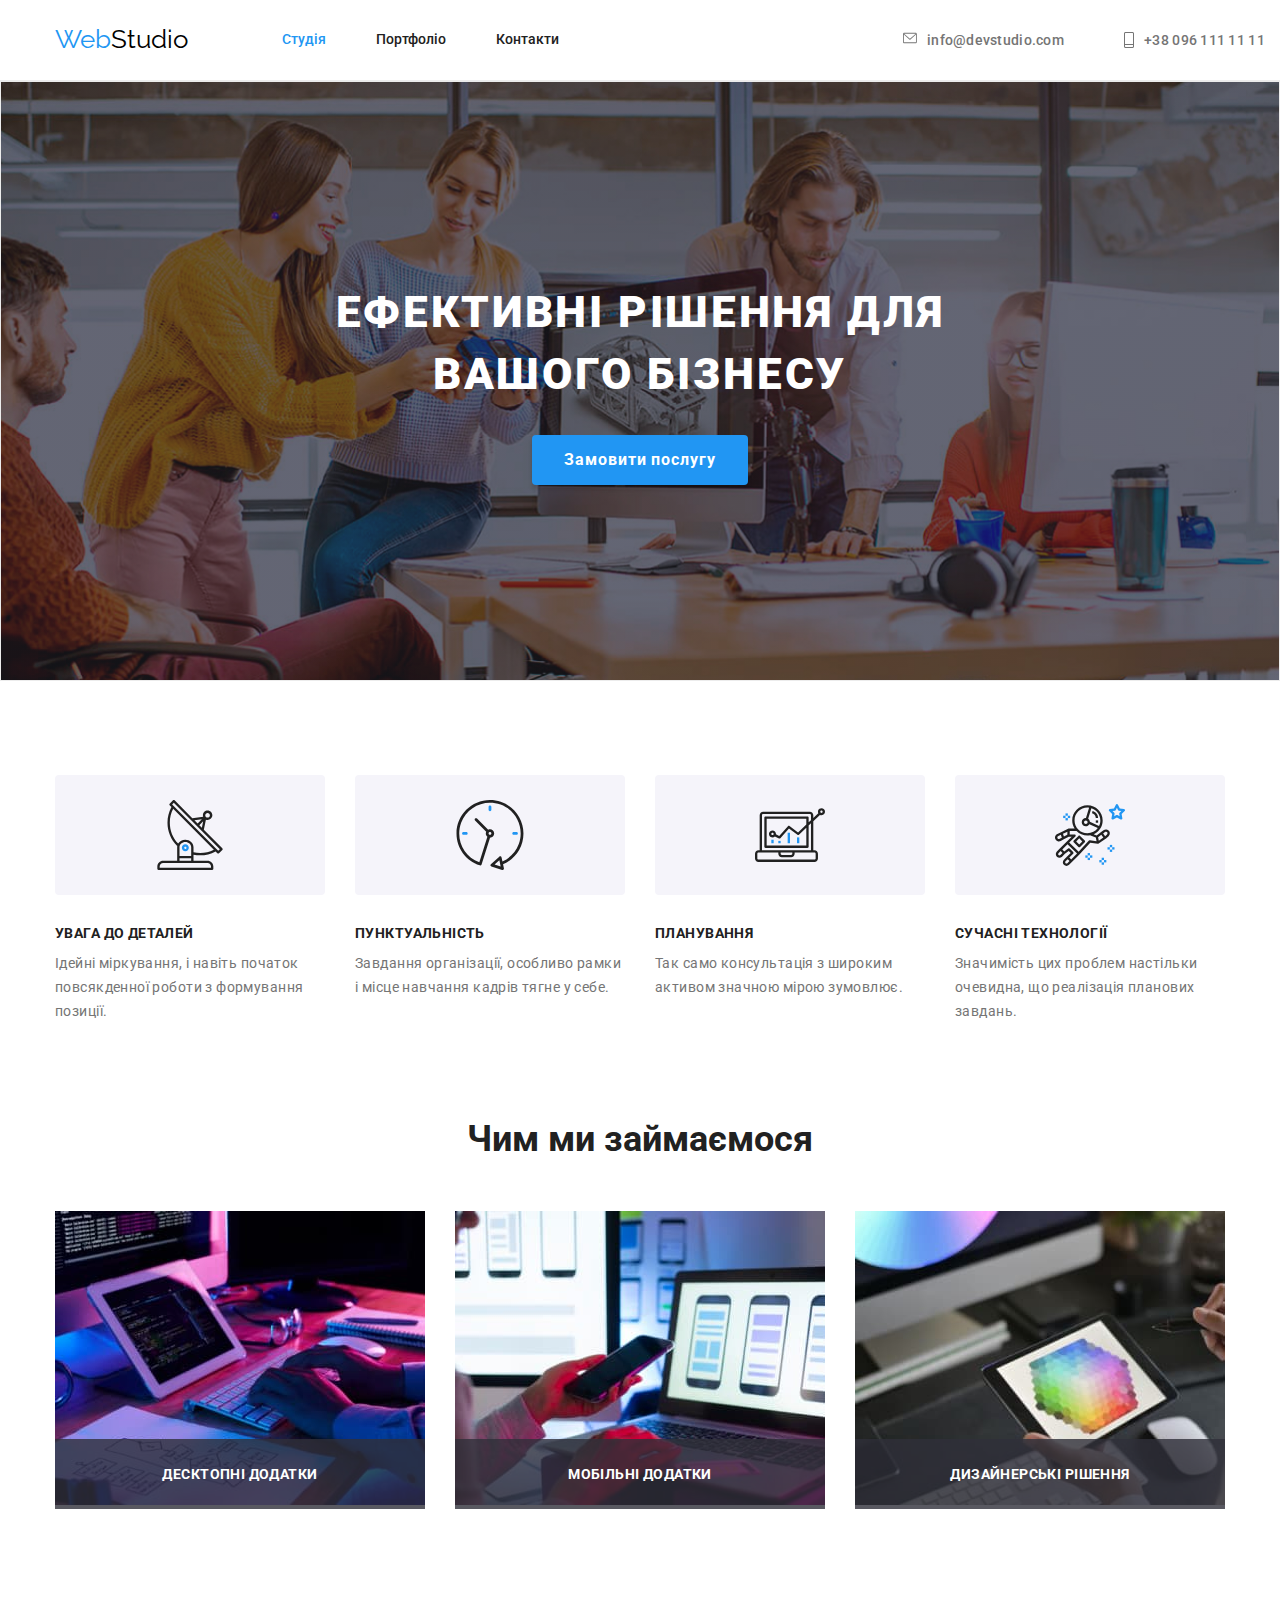
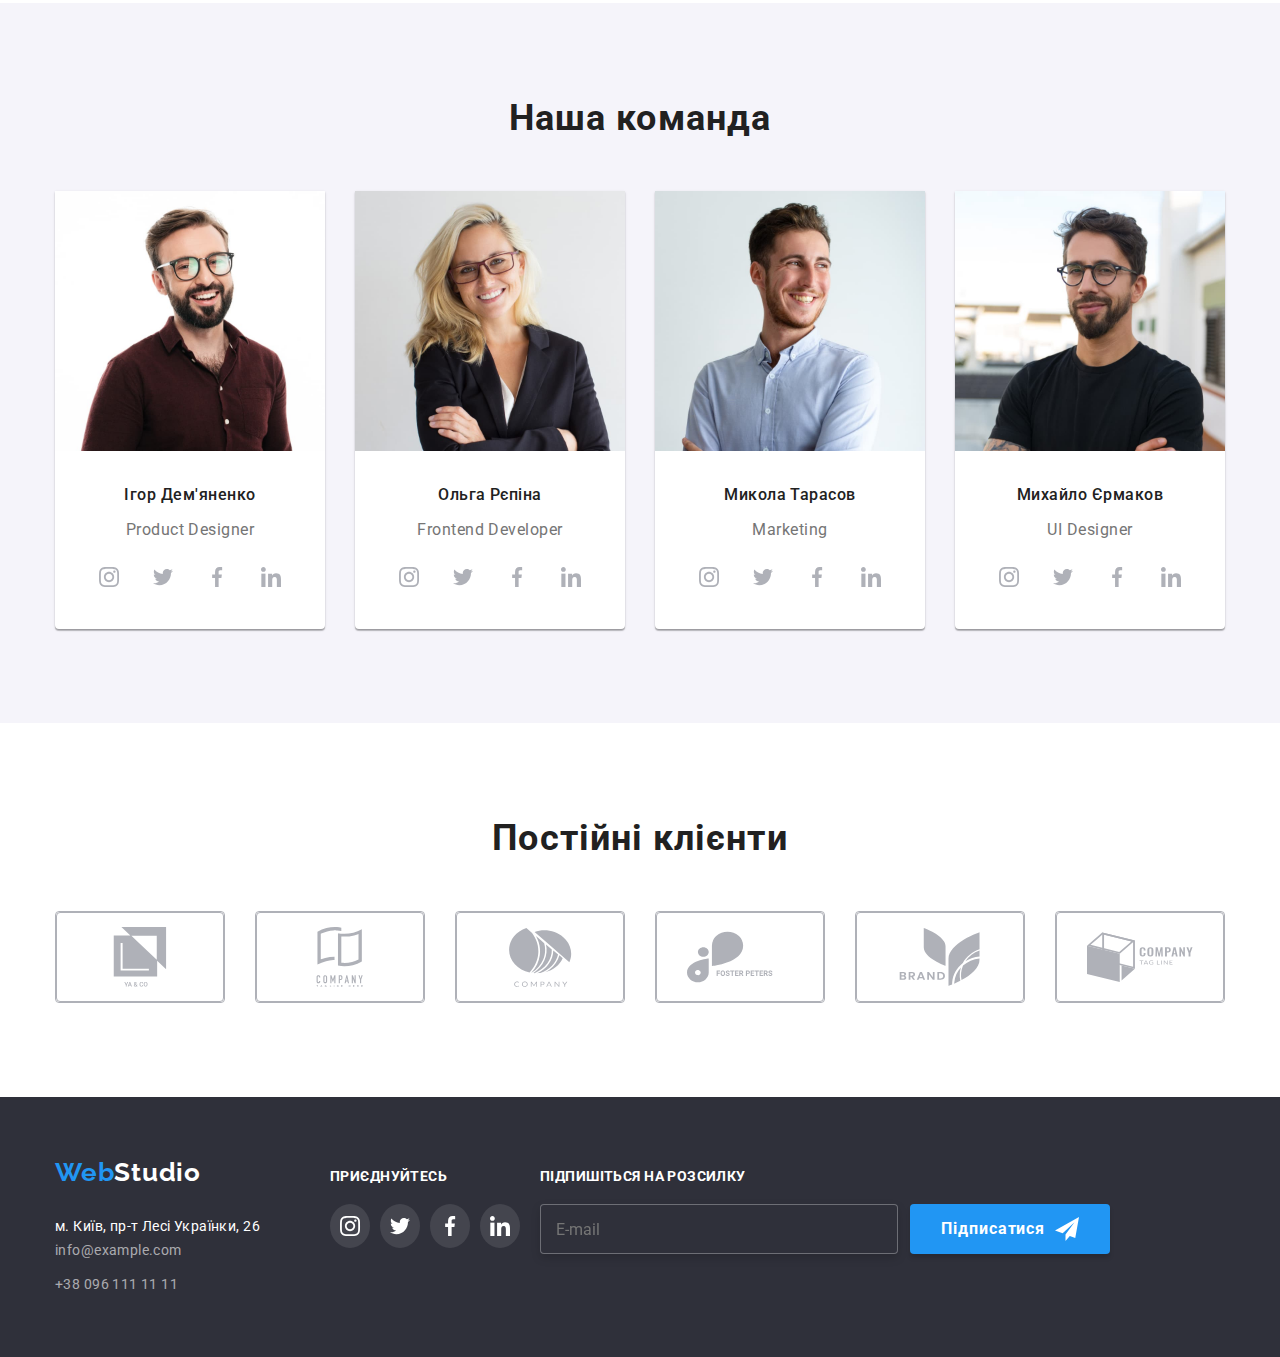
==== commit 73539b86: "hw7_utils_fonts" ====
--- a/index.html
+++ b/index.html
@@ -12,6 +12,7 @@
         rel="stylesheet">
         <link rel="stylesheet" href="https://cdnjs.cloudflare.com/ajax/libs/modern-normalize/1.1.0/modern-normalize.min.css">
     <link rel="stylesheet" href="./css/styles.css">
+    <link rel="stylesheet" href="./css/main.min.css">
 </head>
 <body>
     <!-- Шапка -->
--- a/css/styles.css
+++ b/css/styles.css
@@ -31,39 +31,22 @@
     margin-top: 0;
 }
 
-:root {
-    --primary-text-color: #212121;
-    --secondary-text-color: #757575;
-
-    --white-color: #FFFFFF;
-    --accent-color: #2196F3;
-    --secondary-back-color: #F5F5F5;
-}
-/* колір основного тексту #212121 */
-
-/* колір другорядного тексту #757575 */
-
-/* білий колір #FFFFFF */
-
-/* акцент #2196F3 */
-
-/* другорядний колір фону #F5F5F5 */
-
-
-/* Header */
-.header-page {
-
-padding-top: 24px;
-padding-bottom: 25px;
-border-bottom: 1px solid #ECECEC;
-}
-
 .container {
     margin-left: auto;
     margin-right: auto;
     width: 1200px;
     padding: 0 15px;     
 }
+
+/* Header */
+.header-page {
+
+padding-top: 24px;
+padding-bottom: 25px;
+border-bottom: 1px solid #ECECEC;
+}
+
+
 
 /* Шапка */
 .header-page__container {
@@ -884,6 +867,7 @@
     letter-spacing: 0.03em;
     color:#FFFFFF;
     margin-bottom:20px;
+    
 }
 .footer-page__social{
     display: flex;
@@ -1028,15 +1012,16 @@
 
 /* Приклади Робіт */
 
-.section-example {
+.panorama-page {
     display: flex;
     flex-wrap:wrap;
     margin:-15px;
-    
-}
-
-
-.example-items {
+    margin-bottom: 94px;
+    
+}
+
+
+.panorama-page__items {
    
     width: 370px;
     height: 404px;
@@ -1045,8 +1030,8 @@
     transition: box-shadow 250ms cubic-bezier(0.4, 0, 0.2, 1);
   }
 
-  .example-items:hover,
-  .example-items:focus
+  .panorama-page__items:hover,
+  .panorama-page__items:focus
   {   
     box-shadow: 
     0px 1px 1px rgba(0, 0, 0, 0.12), 
@@ -1055,18 +1040,18 @@
     transition: box-shadow 250ms cubic-bezier(0.4, 0, 0.2, 1);
 }
 
-    .panorama-under {
+    .panorama-page__panorama-under {
         padding: 20px 24px 20px 24px;
     }
 
 
-.panorama-title{
+.panorama-page__panorama-title{
     color:var(--title-text-color);
     font-size: 18px;
     line-height: 2;
     letter-spacing: 0.06em;
 }
-.panorama-text{
+.panorama-page__panorama-text{
     font-size: 16px;
     line-height: 1.88;
     letter-spacing: 0.03em;
@@ -1074,14 +1059,14 @@
 
 /* ************************************ */
 
-.container-move{
+.panorama-page__container-move{
     display: flex;
     position: relative;
     width: 370px;
     height: 294px;
     overflow: hidden;
 }
-.move-up{
+.panorama-page__move-up{
     position: absolute;
     padding: 63px 0px;
     width: 100%;
@@ -1090,11 +1075,11 @@
     transform: translateY(100%);
     transition: transform 250ms cubic-bezier(0.4, 0, 0.2, 1);
 }
-.container-move:hover .move-up{
+.panorama-page__container-move:hover .panorama-page__move-up{
     transform: translateY(0%);
     transition: transform 250ms cubic-bezier(0.4, 0, 0.2, 1);
 }
-.move-text{
+.panorama-page__move-text{
     padding: 0px 24px;
     font-style: normal;
     font-size: 18px;
@@ -1104,30 +1089,30 @@
 }
 
 
-.link:hover {
+.header-page__link:hover {
 color: var(--accent-color)
 }
 
-.link:focus {
+.header-page__link:focus {
     color: var(--accent-color);
 }
 
-.link:active {
+.header-page__link:active {
     color: var(--accent-color)
 }
 
-.link-current:hover {
+.header-page__link--current:hover {
     color:var(--accent-color)
 }
 
-.link-current:focus {
+.header-page__link--current:focus {
     color: var(--accent-color);
 }
 
-.link-current:active {
+.header-page__link--current:active {
     color:var(--accent-color)
 }
 
-.link-adress:hover {
+.footer-page__adress:hover {
     color:var(--accent-color)
 }
--- a/css/main.min.css
+++ b/css/main.min.css
@@ -0,0 +1 @@
+.header-page{padding-top:24px;padding-bottom:25px;border-bottom:1px solid #ececec}.header-page__container{display:-webkit-box;display:-ms-flexbox;display:flex;-webkit-box-pack:justify;-ms-flex-pack:justify;justify-content:space-between;-webkit-box-align:center;-ms-flex-align:center;align-items:center;gap:344px}.header-page__header-nav{display:-webkit-box;display:-ms-flexbox;display:flex;-webkit-box-pack:justify;-ms-flex-pack:justify;justify-content:space-between;-webkit-box-flex:1;-ms-flex-positive:1;flex-grow:1;-webkit-box-align:center;-ms-flex-align:center;align-items:center;gap:94px}.header-page__header__menu{display:-webkit-box;display:-ms-flexbox;display:flex;gap:50px;position:relative}.header-page__header-adress{display:-webkit-box;display:-ms-flexbox;display:flex;gap:50px}.header-page__logo-link{font-family:"Raleway";font-style:normal;font-size:26px;line-height:1.2;color:#2196f3}.header-page__logo-header{font-family:"Raleway";font-style:normal;font-size:26px;line-height:1.2;color:#000}.header-page a{text-decoration:none}.header-page__link--current{font-family:"Roboto";font-style:normal;font-weight:500;font-size:14px;line-height:1.15;color:#2196f3;position:relative;-webkit-transition-property:color;transition-property:color;-webkit-transition-duration:250ms;transition-duration:250ms;-webkit-transition-timing-function:cubic-bezier(0.4, 0, 0.2, 1);transition-timing-function:cubic-bezier(0.4, 0, 0.2, 1)}.header-page__link--current::after{position:absolute;bottom:-33px;right:0px;content:"";width:100%;height:4px;background-color:var(--accent-color);border-radius:2px;-webkit-transition-property:color;transition-property:color;-webkit-transition-duration:250ms;transition-duration:250ms;-webkit-transition-timing-function:cubic-bezier(0.4, 0, 0.2, 1);transition-timing-function:cubic-bezier(0.4, 0, 0.2, 1)}.header-page__link{font-family:"Roboto";font-style:normal;font-weight:500;font-size:14px;line-height:1.15;color:var(--primary-text-color);-webkit-transition-property:color;transition-property:color;-webkit-transition-duration:250ms;transition-duration:250ms;-webkit-transition-timing-function:cubic-bezier(0.4, 0, 0.2, 1);transition-timing-function:cubic-bezier(0.4, 0, 0.2, 1)}.header-page__link-adress{display:-webkit-box;display:-ms-flexbox;display:flex;-webkit-box-pack:center;-ms-flex-pack:center;justify-content:center;width:161px;height:16px;font-family:"Roboto";font-style:normal;font-weight:500;font-size:14px;line-height:1.2;letter-spacing:.02em;color:#757575;-webkit-transition-property:color;transition-property:color;-webkit-transition-duration:250ms;transition-duration:250ms;-webkit-transition-timing-function:cubic-bezier(0.4, 0, 0.2, 1);transition-timing-function:cubic-bezier(0.4, 0, 0.2, 1)}.header-page__contacts-icon{display:-webkit-inline-box;display:-ms-inline-flexbox;display:inline-flex;-webkit-box-align:center;-ms-flex-align:center;align-items:center;margin-right:10px;fill:currentColor;-webkit-transition-property:fill;transition-property:fill;-webkit-transition-duration:250ms;transition-duration:250ms;-webkit-transition-timing-function:cubic-bezier(0.4, 0, 0.2, 1);transition-timing-function:cubic-bezier(0.4, 0, 0.2, 1)}.header-page__contacts-icon:hover{fill:var(--accent-color)}.header-page__contacts-icon:focus{fill:var(--accent-color)}.header-page__link-adress:focus{color:var(--accent-color)}/*# sourceMappingURL=main.min.css.map */